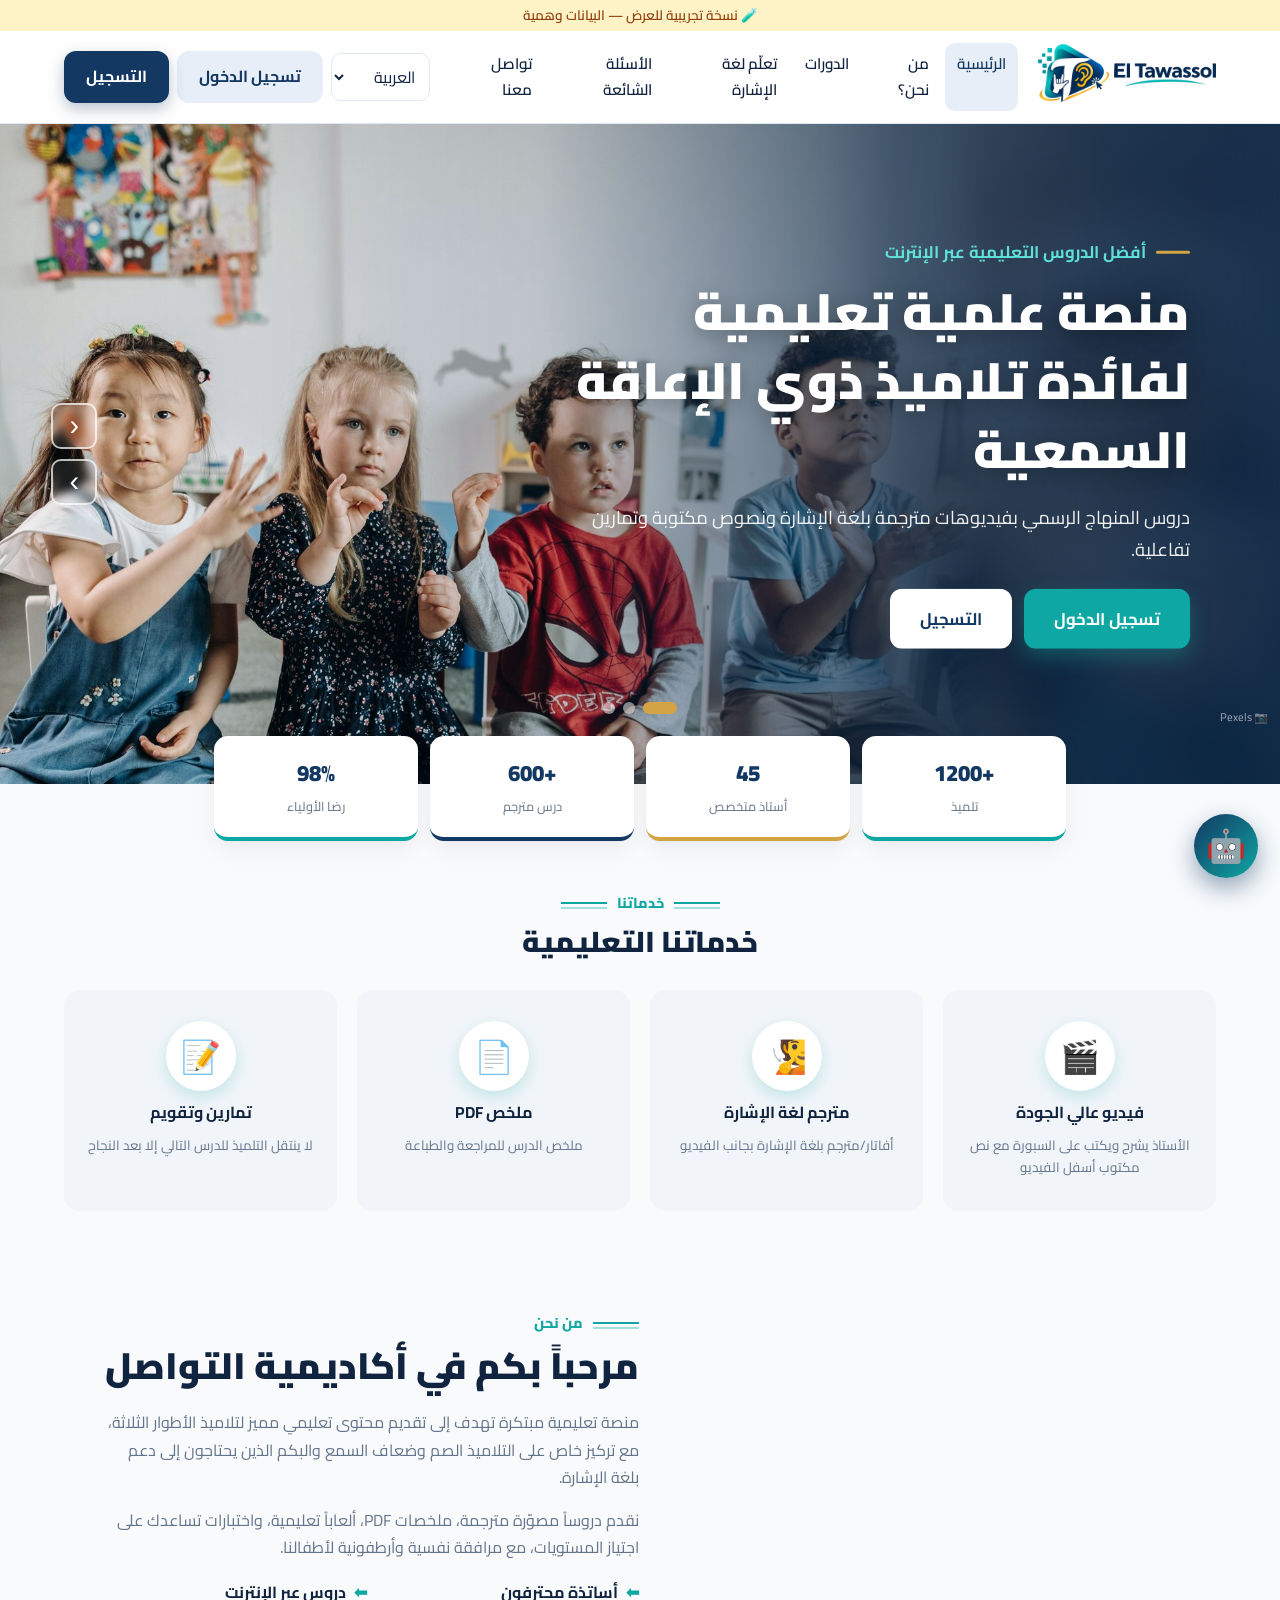
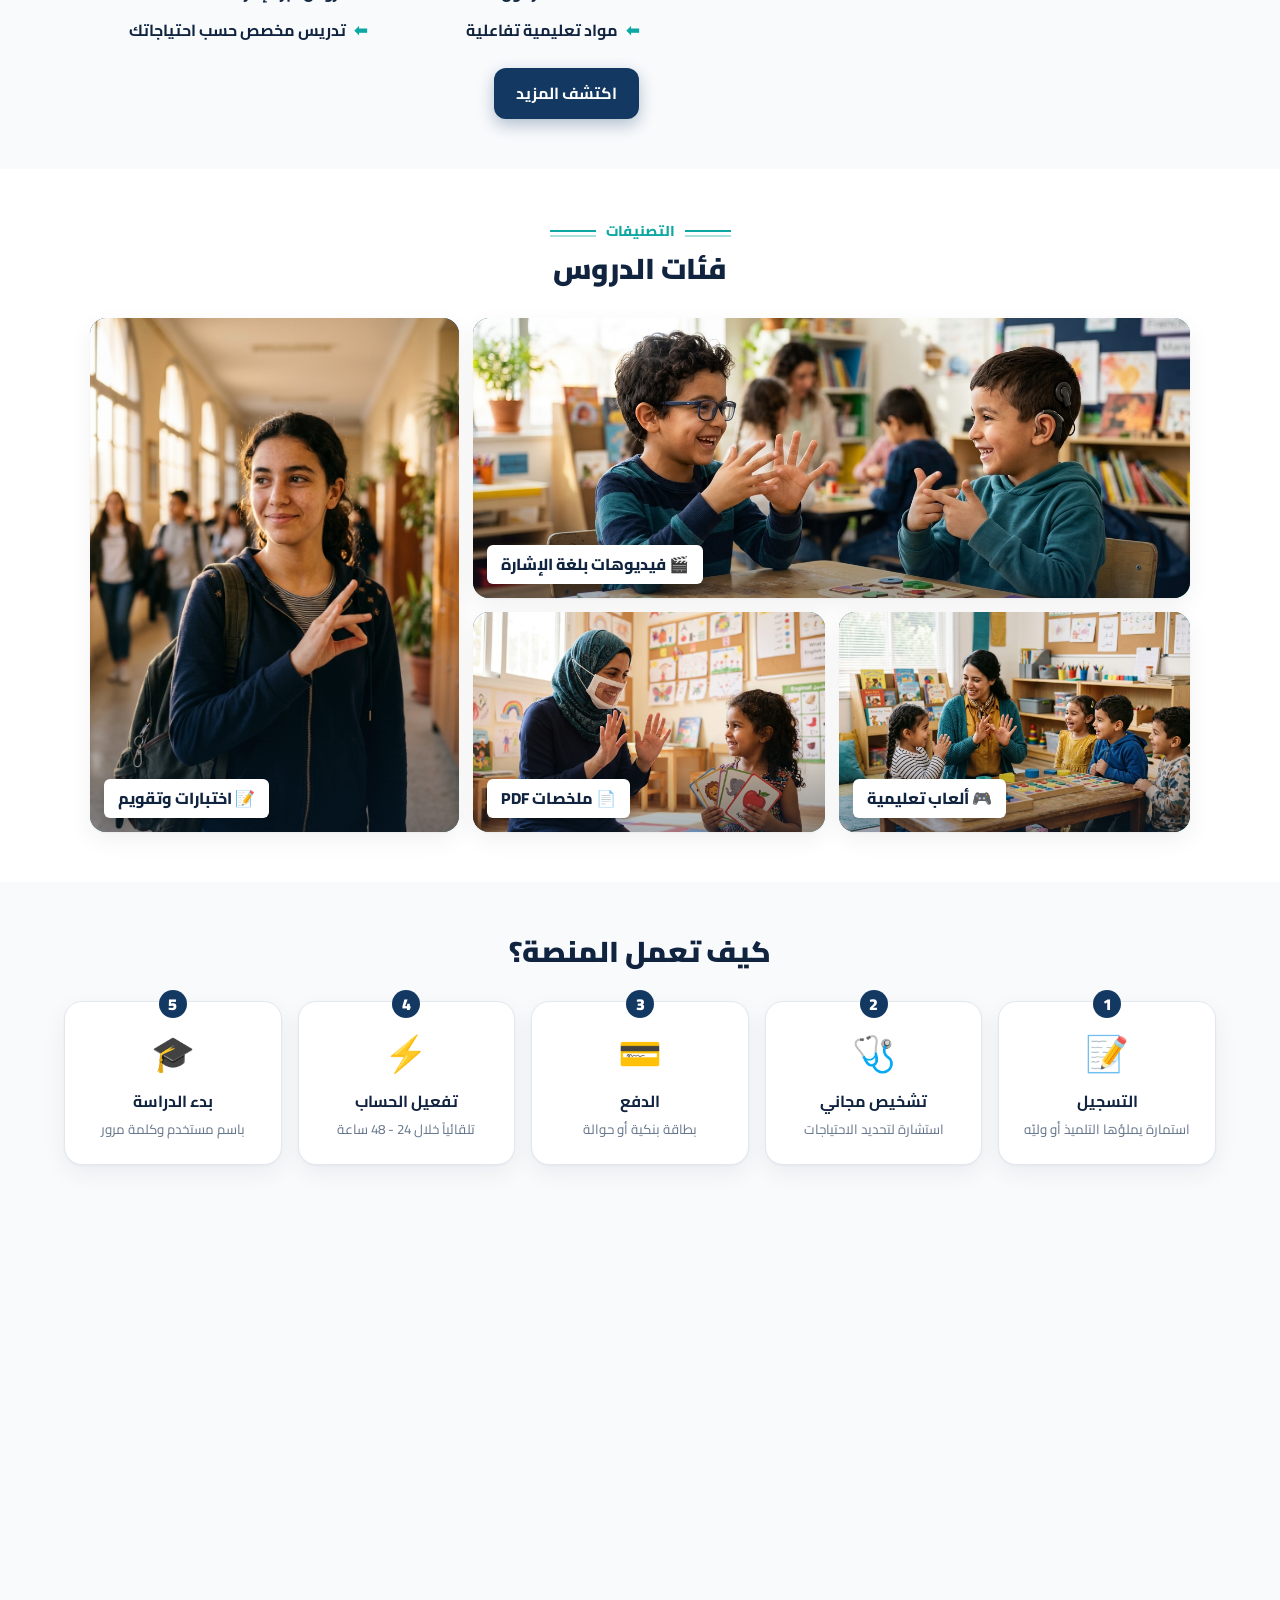
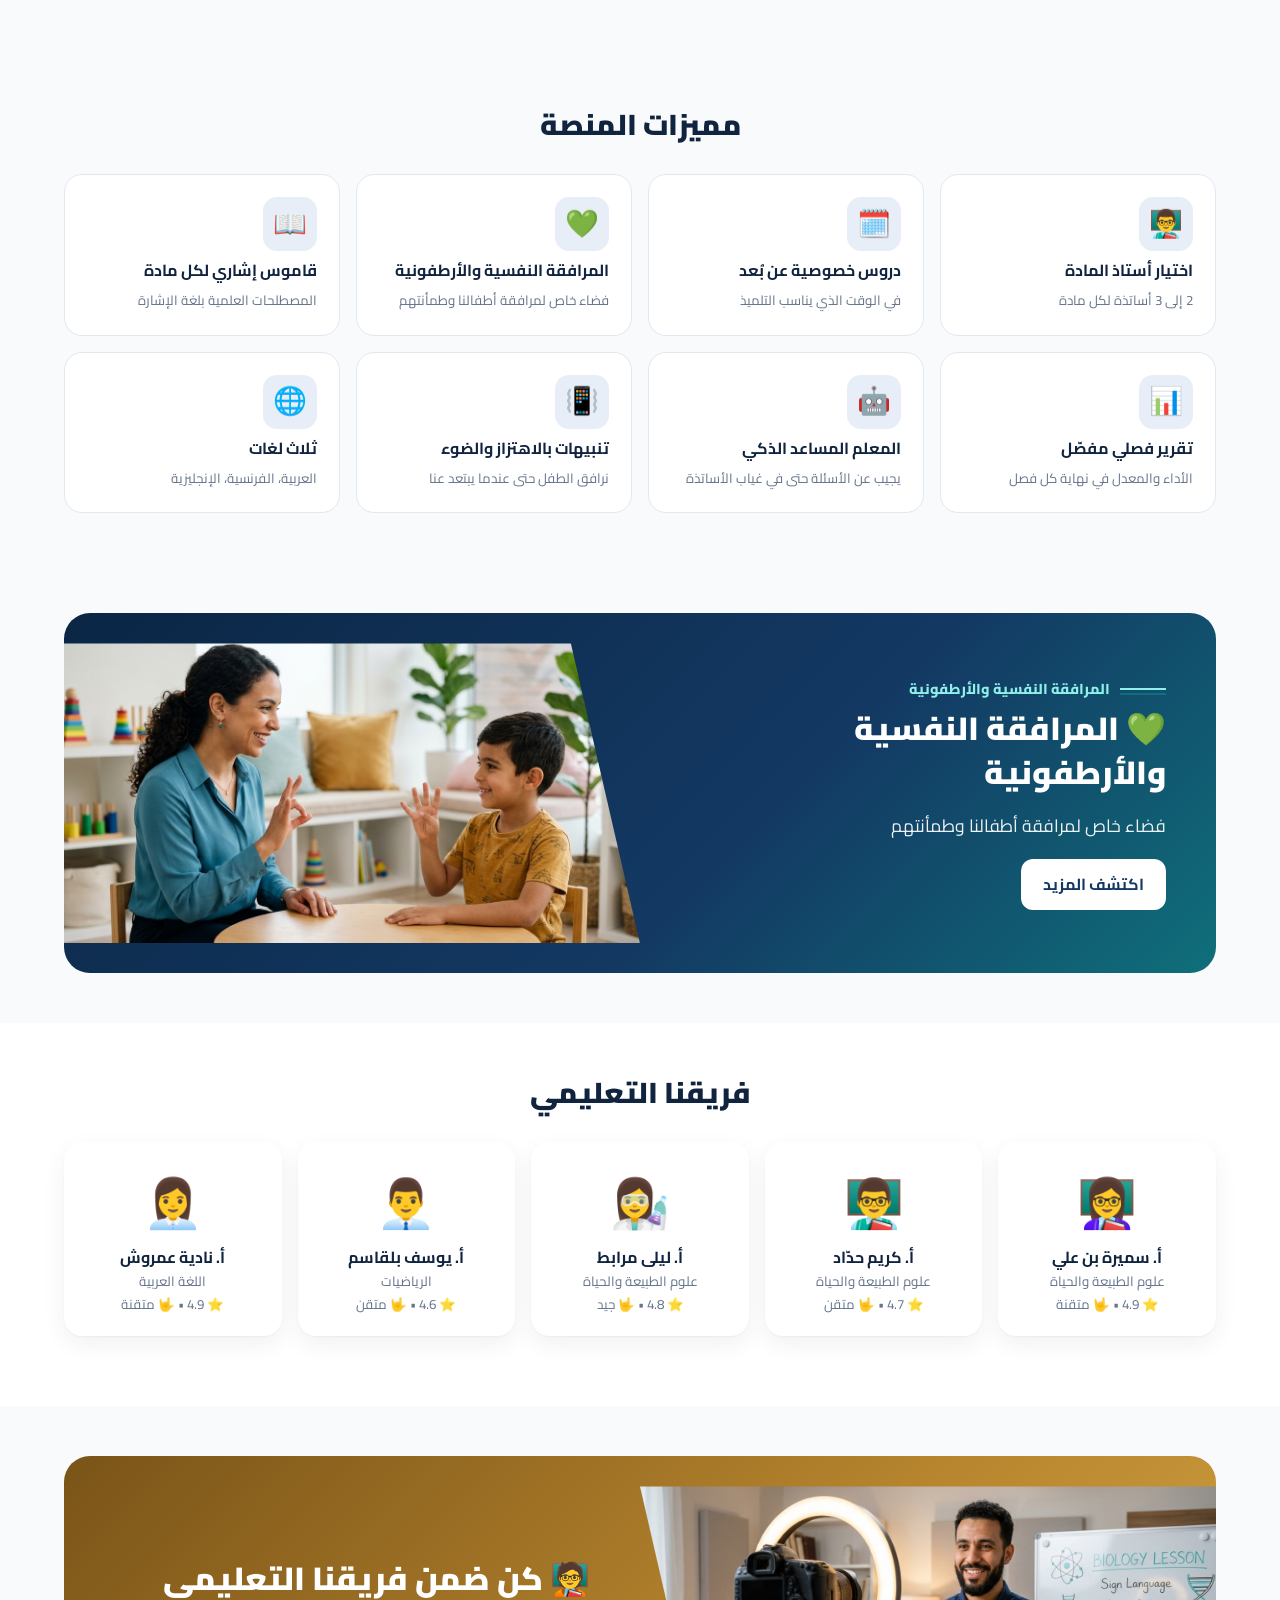
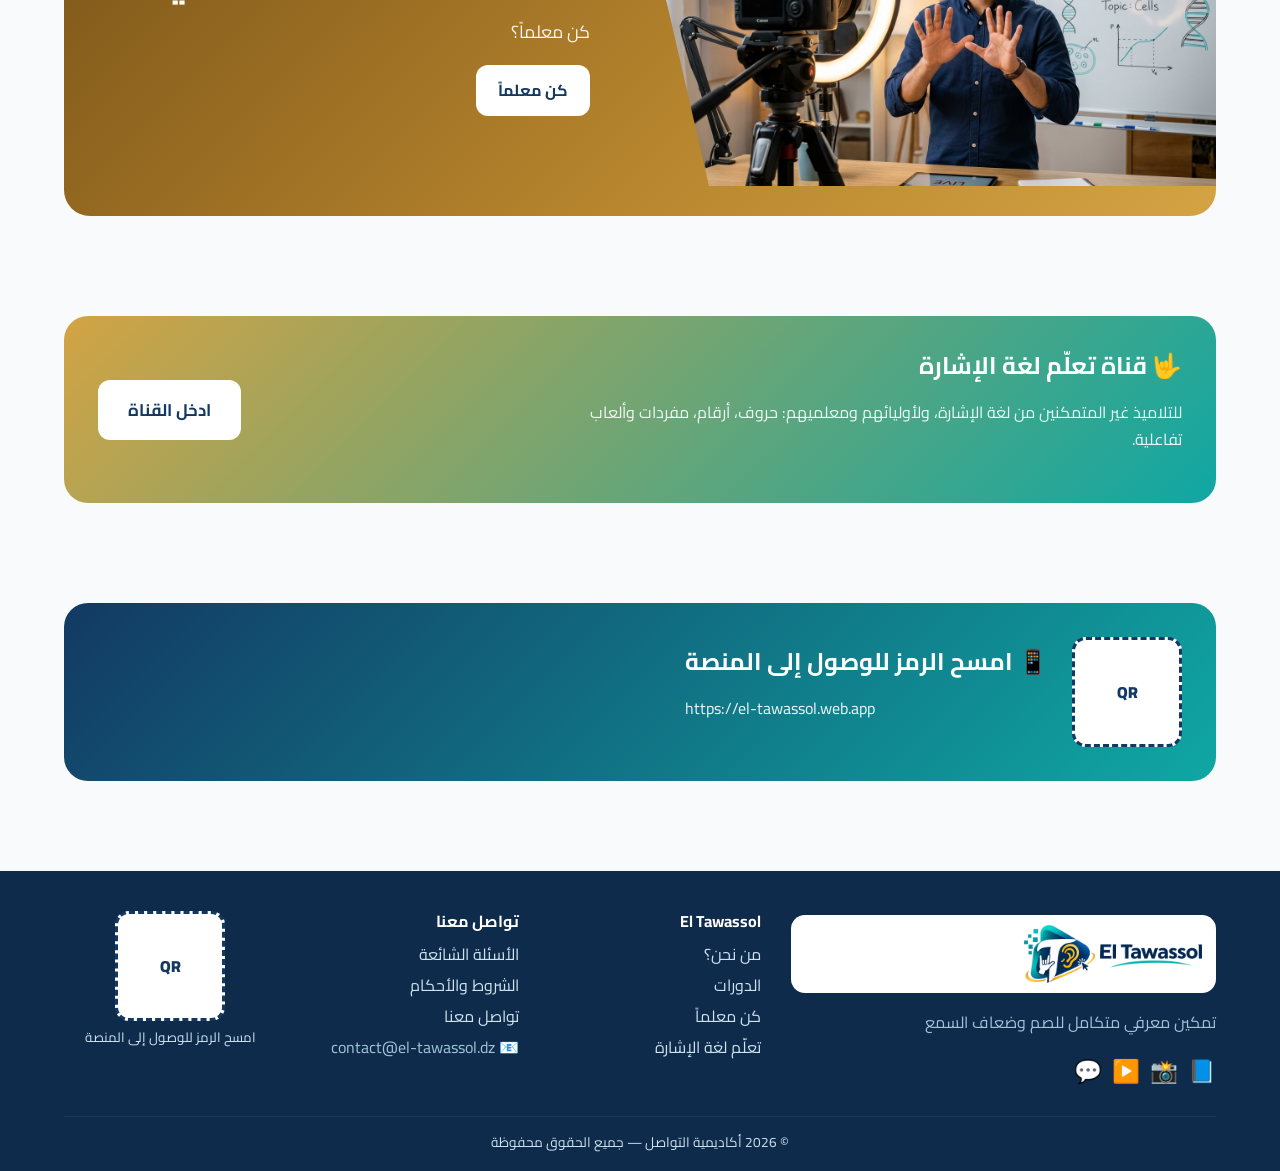
==== index.html @ 2bb37936 "El Tawassol Academy - prototype" ====
<!DOCTYPE html>
<html lang="ar" dir="rtl">
<head>
  <meta charset="UTF-8" />
  <meta name="viewport" content="width=device-width, initial-scale=1.0" />
  <meta name="description" content="El Tawassol - أكاديمية التواصل: منصة علمية تعليمية لفائدة تلاميذ ذوي الإعاقة السمعية" />
  <title>El Tawassol | أكاديمية التواصل</title>
  <link rel="icon" type="image/png" href="assets/favicon.png" />
  <meta name="theme-color" content="#133963" />
  <link rel="preconnect" href="https://fonts.googleapis.com" />
  <link href="https://fonts.googleapis.com/css2?family=Cairo:wght@400;600;700;900&display=swap" rel="stylesheet" />
  <link rel="stylesheet" href="css/platform.css" />
</head>
<body>
  <div id="root"></div>

  <script src="js/i18n.js"></script>
  <script src="js/data.js"></script>
  <script src="js/state.js"></script>
  <script src="js/core.js"></script>
  <script src="js/views-public.js"></script>
  <script src="js/views-student.js"></script>
  <script src="js/views-staff.js"></script>
  <script src="js/app.js"></script>
</body>
</html>
---- css/platform.css ----
/* =========================================================
   El Tawassol - التصميم العام
   ========================================================= */
:root {
  --primary: #133963;
  --primary-d: #0b2645;
  --primary-l: #e7eef7;
  --accent: #d3a344;
  --teal: #0fa7a3;
  --green: #16a34a;
  --red: #ef4444;
  --text: #10233f;
  --muted: #64748b;
  --bg: #f8fafc;
  --surface: #ffffff;
  --border: #e2e8f0;
  --radius: 18px;
  --shadow: 0 1px 2px rgba(15, 23, 42, .04), 0 8px 24px rgba(15, 23, 42, .06);
}
* { box-sizing: border-box; }
html { scroll-behavior: smooth; }
body { margin: 0; font-family: 'Cairo', 'Segoe UI', Tahoma, sans-serif; background: var(--bg); color: var(--text); line-height: 1.7; }
a { color: var(--primary); text-decoration: none; }
h1, h2, h3, h4 { line-height: 1.35; margin: 0 0 .5em; }
img { max-width: 100%; }
.muted { color: var(--muted); }
.small { font-size: .85rem; }
.center { text-align: center; display: flex; flex-direction: column; align-items: center; }
.gap { display: flex; gap: 10px; flex-wrap: wrap; justify-content: center; }
[hidden] { display: none !important; }

/* ---------- أزرار وعناصر ---------- */
.btn {
  display: inline-flex; align-items: center; justify-content: center; gap: 8px;
  padding: 10px 20px; border-radius: 12px; border: 2px solid transparent;
  font: inherit; font-weight: 700; cursor: pointer; transition: .15s; white-space: nowrap;
}
.btn:hover { transform: translateY(-1px); }
.btn-primary { background: var(--primary); color: #fff; box-shadow: 0 6px 16px rgba(19, 57, 99, .3); }
.btn-primary:hover { background: var(--primary-d); }
.btn-ghost { background: var(--primary-l); color: var(--primary); }
.btn-outline { border-color: var(--primary); color: var(--primary); background: #fff; }
.btn-light { background: #fff; color: var(--primary); }
.btn-lg { padding: 14px 28px; font-size: 1.05rem; }
.btn.sm { padding: 6px 12px; font-size: .85rem; }
.btn:disabled { opacity: .6; cursor: default; transform: none; }
.icon-btn { background: none; border: 0; cursor: pointer; font-size: 1.2rem; padding: 6px; border-radius: 10px; position: relative; }
.icon-btn:hover { background: var(--primary-l); }
.bell.unread::after { content: ''; position: absolute; top: 4px; inset-inline-end: 4px; width: 10px; height: 10px; background: var(--red); border-radius: 50%; animation: pulse 1.2s infinite; }
@keyframes pulse { 50% { transform: scale(1.5); opacity: .5; } }
.tag { display: inline-block; padding: 2px 10px; border-radius: 999px; font-size: .8rem; font-weight: 700; }
.tag-green { background: #dcfce7; color: #15803d; }
.tag-purple { background: #f8eedb; color: #8a6418; }
.tag-gray { background: #f1f5f9; color: #64748b; }
.tag-orange { background: #ffedd5; color: #c2410c; }
.card { background: var(--surface); border-radius: var(--radius); box-shadow: var(--shadow); padding: 22px; margin-bottom: 20px; border: 1px solid var(--border); }
:focus-visible { outline: 3px solid var(--accent); outline-offset: 2px; }

/* ---------- الشعار ---------- */
.logo-img { height: 52px; width: auto; display: block; }
.logo.sm .logo-img { height: 40px; }
.site-footer .logo { background: #fff; padding: 10px 14px; border-radius: 14px; }
.sidebar .logo-img { height: auto; width: 100%; max-width: 210px; }
.logo { display: inline-flex; align-items: center; gap: 10px; color: var(--text); }
.logo-mark {
  width: 46px; height: 46px; border-radius: 14px; display: grid; place-items: center; font-size: 1.6rem;
  background: linear-gradient(135deg, var(--primary), var(--teal)); box-shadow: 0 6px 14px rgba(19, 57, 99, .35);
}
.logo-text { display: flex; flex-direction: column; line-height: 1.15; }
.logo-text b { font-size: 1.2rem; font-weight: 900; color: var(--primary); }
.logo-text small { font-size: .75rem; color: var(--muted); }
.logo.sm .logo-mark { width: 38px; height: 38px; font-size: 1.3rem; }

/* ---------- رأس الموقع ---------- */
.demo-ribbon { background: #fef3c7; color: #92400e; text-align: center; font-size: .85rem; padding: 4px; font-weight: 600; }
.site-header {
  position: sticky; top: 0; z-index: 30; display: flex; align-items: center; gap: 20px;
  padding: 12px 5vw; background: rgba(255, 255, 255, .92); backdrop-filter: blur(10px); border-bottom: 1px solid var(--border);
}
.site-nav { display: flex; gap: 4px; flex: 1; justify-content: center; }
.site-nav a { padding: 8px 12px; border-radius: 10px; color: var(--text); font-weight: 600; font-size: .95rem; }
.site-nav a:hover, .site-nav a.active { background: var(--primary-l); color: var(--primary); }
.header-actions { display: flex; align-items: center; gap: 8px; margin-inline-start: auto; }
.lang-select { font: inherit; padding: 7px 10px; border-radius: 10px; border: 1px solid var(--border); background: #fff; cursor: pointer; }
.menu-btn { display: none; background: none; border: 0; font-size: 1.6rem; cursor: pointer; }

/* ---------- الصفحة الرئيسية ---------- */
.hero { display: grid; grid-template-columns: 1.1fr 1fr; gap: 40px; align-items: center; padding: 60px 5vw 40px; background: radial-gradient(circle at 80% 20%, #dff3f2, transparent 50%), radial-gradient(circle at 10% 90%, #f8eedb, transparent 45%); }
.eyebrow { display: inline-block; background: var(--primary-l); color: var(--primary); padding: 6px 14px; border-radius: 999px; font-weight: 700; font-size: .9rem; margin-bottom: 14px; }
.hero h1 { font-size: clamp(1.8rem, 3.5vw, 2.8rem); font-weight: 900; }
.hero p { font-size: 1.1rem; color: var(--muted); }
.hero-actions { display: flex; gap: 12px; flex-wrap: wrap; margin: 24px 0; }
.hero-stats { display: grid; grid-template-columns: repeat(4, 1fr); gap: 12px; }
.hero-stats div { background: #fff; border-radius: 14px; padding: 12px; text-align: center; box-shadow: var(--shadow); }
.hero-stats b { display: block; font-size: 1.4rem; color: var(--primary); font-weight: 900; }
.hero-stats small { color: var(--muted); font-size: .8rem; }
.hero-visual { position: relative; }
.mock-player { position: relative; aspect-ratio: 16 / 10; border-radius: 22px; background: #0f172a; overflow: hidden; box-shadow: 0 30px 60px rgba(30, 27, 75, .3); }
.mock-board { position: absolute; inset: 8% 30% 22% 6%; background: #14532d; border: 8px solid #a16207; border-radius: 8px; color: #fff; display: flex; flex-direction: column; align-items: center; justify-content: center; }
.mock-board span { font-size: 2.6rem; } .mock-board b { font-size: 1.6rem; } .mock-board small { opacity: .8; }
.mock-teacher { position: absolute; bottom: 20%; inset-inline-start: 4%; font-size: 3rem; }
.mock-sign { position: absolute; top: 8%; inset-inline-end: 4%; width: 23%; aspect-ratio: 3 / 4; background: linear-gradient(160deg, #133963, #133963); border-radius: 14px; display: flex; flex-direction: column; align-items: center; justify-content: center; font-size: 2.6rem; color: #fff; border: 3px solid #fff; }
.mock-sign small { font-size: .7rem; }
.mock-caption { position: absolute; bottom: 5%; inset-inline: 6%; background: rgba(0, 0, 0, .75); color: #fde047; text-align: center; padding: 6px; border-radius: 8px; font-weight: 700; }
.float-chip { position: absolute; background: #fff; padding: 8px 14px; border-radius: 999px; box-shadow: var(--shadow); font-weight: 700; animation: floaty 3s ease-in-out infinite; }
.float-chip.c1 { bottom: -14px; inset-inline-start: 10%; color: var(--green); }
.float-chip.c2 { top: -14px; inset-inline-end: 20%; color: var(--primary); animation-delay: 1.5s; }
@keyframes floaty { 50% { transform: translateY(-8px); } }

.section { padding: 50px 5vw; }
.section.alt { background: #fff; }
.section-title { text-align: center; font-size: 1.8rem; font-weight: 900; margin-bottom: 30px; }
.section-title.start { text-align: start; font-size: 1.3rem; margin: 26px 0 14px; }
.steps { display: grid; grid-template-columns: repeat(5, 1fr); gap: 16px; position: relative; }
.step { background: #fff; border-radius: var(--radius); padding: 22px 12px; text-align: center; box-shadow: var(--shadow); display: flex; flex-direction: column; gap: 4px; position: relative; border: 1px solid var(--border); }
.step-num { position: absolute; top: -12px; inset-inline-start: 50%; transform: translateX(50%); width: 28px; height: 28px; border-radius: 50%; background: var(--primary); color: #fff; font-weight: 900; display: grid; place-items: center; }
[dir=ltr] .step-num { transform: translateX(-50%); }
.step-icon { font-size: 2.2rem; }
.step small { color: var(--muted); }
.stage-cards { display: grid; grid-template-columns: repeat(3, 1fr); gap: 20px; }
.stage-card { background: #fff; border-radius: var(--radius); padding: 24px; box-shadow: var(--shadow); border-top: 6px solid var(--c); text-align: center; border-inline: 1px solid var(--border); border-bottom: 1px solid var(--border); }
.stage-emoji { font-size: 2.8rem; }
.year-chips { display: flex; flex-wrap: wrap; gap: 6px; justify-content: center; }
.year-chips span { background: #f1f5f9; padding: 4px 10px; border-radius: 999px; font-size: .85rem; }
.feature-grid { display: grid; grid-template-columns: repeat(4, 1fr); gap: 16px; }
.feature { background: #fff; border: 1px solid var(--border); border-radius: var(--radius); padding: 22px; display: flex; flex-direction: column; gap: 6px; transition: .2s; }
.feature:hover { transform: translateY(-4px); box-shadow: var(--shadow); }
.f-icon { width: 54px; height: 54px; border-radius: 14px; background: var(--primary-l); display: grid; place-items: center; font-size: 1.7rem; }
.feature small { color: var(--muted); }
.teacher-row { display: grid; grid-template-columns: repeat(auto-fit, minmax(170px, 1fr)); gap: 16px; margin-bottom: 20px; }
.teacher-mini { background: #fff; border-radius: var(--radius); padding: 20px; text-align: center; box-shadow: var(--shadow); display: flex; flex-direction: column; }
.teacher-mini span { font-size: 3rem; }
.teacher-mini small { color: var(--muted); }
.banner { border-radius: 24px; padding: 34px; display: flex; align-items: center; justify-content: space-between; gap: 24px; flex-wrap: wrap; color: #fff; }
.banner p { opacity: .92; max-width: 640px; }
.banner.channel { background: linear-gradient(135deg, #d3a344, #0fa7a3); }
.banner.qr-banner { background: linear-gradient(135deg, var(--primary), var(--teal)); justify-content: flex-start; }
.banner.join-banner { background: linear-gradient(135deg, #0ea5e9, #16a34a); margin-bottom: 20px; }
.banner.support-banner { background: linear-gradient(135deg, #10b981, #0ea5e9); margin-bottom: 20px; }
.qr { background: #fff; padding: 8px; border-radius: 14px; }
.qr-fallback { width: 110px; height: 110px; display: grid; place-items: center; font-weight: 900; color: var(--primary); border: 3px dashed var(--primary); }

/* ---------- التذييل ---------- */
.site-footer { background: #0f2b4c; color: #cfe3ef; padding: 40px 5vw 16px; margin-top: 40px; }
.site-footer .logo-text b { color: #fff; } .site-footer .logo-text small, .site-footer .muted { color: #9fc3d8; }
.footer-grid { display: grid; grid-template-columns: 2fr 1fr 1fr 1fr; gap: 30px; }
.footer-grid h4 { color: #fff; }
.footer-grid a, .footer-grid > div > span { display: block; color: #cfe3ef; margin: 4px 0; }
.socials { display: flex; gap: 10px; font-size: 1.4rem; }
.footer-qr { display: flex; flex-direction: column; align-items: center; gap: 6px; text-align: center; }
.footer-bottom { text-align: center; border-top: 1px solid #133963; margin-top: 26px; padding-top: 14px; font-size: .85rem; }

/* ---------- الصفحات الداخلية ---------- */
.page { padding: 40px 5vw; max-width: 1200px; margin: 0 auto; }
.page.narrow { max-width: 820px; }
.page-title { font-size: 2rem; font-weight: 900; text-align: center; margin-bottom: 24px; }
.page-title.start { text-align: start; font-size: 1.6rem; margin-bottom: 16px; }
.prose h3 { margin-top: 20px; color: var(--primary); }
.name-meaning { display: grid; grid-template-columns: 1fr 1fr; gap: 16px; margin: 20px 0; }
.name-meaning > div { background: var(--primary-l); border-radius: 14px; padding: 18px; }
.team-grid { display: grid; grid-template-columns: repeat(4, 1fr); gap: 12px; }
.team-grid div { background: #f8fafc; border-radius: 14px; padding: 16px; text-align: center; font-size: 2rem; display: flex; flex-direction: column; }
.team-grid b { font-size: 1rem; } .team-grid small { font-size: .8rem; color: var(--muted); }
.tabs { display: flex; gap: 6px; margin-bottom: 20px; flex-wrap: wrap; background: #fff; padding: 6px; border-radius: 14px; border: 1px solid var(--border); width: fit-content; }
.tabs button { border: 0; background: none; font: inherit; font-weight: 700; padding: 8px 18px; border-radius: 10px; cursor: pointer; color: var(--muted); }
.tabs button.active { background: var(--primary); color: #fff; }
.course-grid { display: grid; grid-template-columns: repeat(auto-fill, minmax(260px, 1fr)); gap: 18px; margin-bottom: 40px; }
.course-card { background: #fff; border-radius: var(--radius); padding: 22px; box-shadow: var(--shadow); display: flex; flex-direction: column; gap: 8px; position: relative; border: 1px solid var(--border); }
.course-card .tag { position: absolute; top: 18px; inset-inline-end: 18px; }
.course-emoji { font-size: 2.6rem; }
.course-card small { color: var(--muted); }
.course-card .btn { margin-top: auto; }
.plans { display: grid; grid-template-columns: repeat(3, 1fr); gap: 18px; }
.plan { background: #fff; border: 2px solid var(--border); border-radius: var(--radius); padding: 24px; position: relative; display: block; }
.plan.popular { border-color: var(--primary); box-shadow: 0 12px 30px rgba(19, 57, 99, .15); }
.plans.selectable .plan { cursor: pointer; }
.plans.selectable .plan:has(input:checked) { border-color: var(--primary); background: var(--primary-l); }
.plan input { position: absolute; top: 18px; inset-inline-end: 18px; width: 20px; height: 20px; accent-color: var(--primary); }
.plan-badge { position: absolute; top: -12px; inset-inline-start: 20px; background: var(--accent); color: #fff; font-size: .8rem; font-weight: 700; padding: 2px 12px; border-radius: 999px; }
.plan-price { font-size: 1.8rem; font-weight: 900; color: var(--primary); }
.plan-price small { font-size: .9rem; color: var(--muted); }
.plan ul { list-style: none; padding: 0; margin: 10px 0 0; color: var(--muted); }
.faq { background: #fff; border: 1px solid var(--border); border-radius: 14px; margin-bottom: 10px; padding: 0 20px; }
.faq summary { padding: 16px 0; font-weight: 700; cursor: pointer; }
.faq p { margin-top: 0; color: var(--muted); }
.two-col { display: grid; grid-template-columns: 1.3fr 1fr; gap: 20px; align-items: start; }
.contact-info > div { padding: 10px 0; border-bottom: 1px solid var(--border); }
.contact-info small { color: var(--muted); display: block; }

/* ---------- النماذج ---------- */
.form { display: flex; flex-direction: column; gap: 14px; }
.form.two-cols { display: grid; grid-template-columns: 1fr 1fr; gap: 14px; }
.form .full, .two-cols .full { grid-column: 1 / -1; }
.form label, .auth-card label { display: flex; flex-direction: column; gap: 6px; font-weight: 600; font-size: .95rem; }
input:not([type=radio]):not([type=checkbox]):not([type=file]), select, textarea {
  font: inherit; padding: 11px 14px; border: 1.5px solid var(--border); border-radius: 12px; background: #fff; color: var(--text);
}
input:focus, select:focus, textarea:focus { border-color: var(--primary); outline: none; box-shadow: 0 0 0 3px var(--primary-l); }
input[type=file] { font: inherit; font-size: .85rem; }
.radio-cards { display: flex; gap: 12px; flex-wrap: wrap; margin-bottom: 16px; }
.radio-cards label, .day-picker label, .time-picker label, .role-tabs label { cursor: pointer; }
.radio-cards input, .day-picker input, .time-picker input, .role-tabs input { position: absolute; opacity: 0; }
.radio-cards span { display: block; padding: 12px 18px; border: 2px solid var(--border); border-radius: 12px; font-weight: 700; background: #fff; }
.radio-cards input:checked + span, .day-picker input:checked + span, .time-picker input:checked + span, .role-tabs input:checked + span { border-color: var(--primary); background: var(--primary-l); color: var(--primary); }
.day-picker { display: grid; grid-template-columns: repeat(6, 1fr); gap: 8px; margin-bottom: 14px; }
.day-picker span { display: flex; flex-direction: column; align-items: center; padding: 10px 4px; border: 2px solid var(--border); border-radius: 12px; }
.day-picker b { font-size: 1.4rem; }
.day-picker small { font-size: .75rem; color: var(--muted); }
.time-picker { display: flex; gap: 8px; flex-wrap: wrap; }
.time-picker span { display: block; padding: 8px 16px; border: 2px solid var(--border); border-radius: 10px; font-weight: 700; }
.time-picker input:disabled + span { opacity: .35; text-decoration: line-through; cursor: not-allowed; }
.transfer-box { background: #f8fafc; border: 1px dashed var(--border); border-radius: 12px; padding: 16px; display: flex; flex-direction: column; gap: 8px; }
.card-form { margin-bottom: 8px; }

/* التسجيل خطوة بخطوة */
.stepper { display: flex; list-style: none; padding: 0; margin: 0 0 24px; justify-content: space-between; position: relative; }
.stepper::before { content: ''; position: absolute; top: 18px; inset-inline: 8%; height: 3px; background: var(--border); z-index: 0; }
.stepper li { display: flex; flex-direction: column; align-items: center; gap: 4px; z-index: 1; flex: 1; text-align: center; }
.stepper span { width: 38px; height: 38px; border-radius: 50%; background: #fff; border: 3px solid var(--border); display: grid; place-items: center; font-weight: 900; color: var(--muted); }
.stepper small { font-size: .8rem; color: var(--muted); font-weight: 600; }
.stepper li.done span { background: var(--green); border-color: var(--green); color: #fff; }
.stepper li.now span { background: var(--primary); border-color: var(--primary); color: #fff; box-shadow: 0 0 0 5px var(--primary-l); }
.stepper li.now small { color: var(--primary); }
.wizard h3 { margin-top: 18px; }
.wizard-nav { display: flex; justify-content: space-between; margin-top: 24px; padding-top: 18px; border-top: 1px solid var(--border); }
.big-icon { font-size: 4.5rem; }
.spin-slow { animation: spin 3s linear infinite; display: inline-block; }
@keyframes spin { to { transform: rotate(360deg); } }
.timeline { list-style: none; padding: 0; text-align: start; width: 100%; max-width: 380px; }
.timeline li { padding: 10px 14px; border-inline-start: 3px solid var(--border); color: var(--muted); }
.timeline li.done { border-color: var(--green); color: var(--green); font-weight: 700; }
.timeline li.now { border-color: var(--primary); color: var(--primary); font-weight: 900; background: var(--primary-l); }
.credentials { background: var(--primary-l); border-radius: 14px; padding: 16px 24px; margin: 14px 0 20px; min-width: 300px; }
.credentials div { display: flex; justify-content: space-between; gap: 20px; padding: 6px 0; }
.credentials span { color: var(--muted); }

/* الدخول */
.page.auth { display: grid; place-items: center; min-height: 70vh; }
.auth-card { width: min(460px, 100%); display: flex; flex-direction: column; gap: 14px; }
.auth-card h1 { text-align: center; margin: 6px 0 0; }
.role-tabs { display: grid; grid-template-columns: repeat(4, 1fr); gap: 8px; }
.role-tabs span { display: flex; flex-direction: column; align-items: center; padding: 10px 4px; border: 2px solid var(--border); border-radius: 12px; font-size: 1.6rem; }
.role-tabs small { font-size: .72rem; font-weight: 700; text-align: center; }

/* ---------- لوحة التحكم ---------- */
.app-shell { display: grid; grid-template-columns: 260px 1fr; min-height: 100vh; }
.sidebar { background: #fff; border-inline-end: 1px solid var(--border); padding: 20px 14px; display: flex; flex-direction: column; gap: 16px; position: sticky; top: 0; height: 100vh; overflow-y: auto; }
.user-box { display: flex; align-items: center; gap: 10px; background: var(--primary-l); border-radius: 14px; padding: 10px; }
.user-box b { display: block; font-size: .95rem; } .user-box small { color: var(--muted); }
.user-avatar { width: 46px; height: 46px; border-radius: 50%; background: #fff; display: grid; place-items: center; font-size: 1.6rem; flex-shrink: 0; box-shadow: var(--shadow); }
.user-avatar.sm { width: 38px; height: 38px; font-size: 1.3rem; }
.side-nav { display: flex; flex-direction: column; gap: 2px; flex: 1; }
.side-nav a { display: flex; align-items: center; gap: 10px; padding: 10px 12px; border-radius: 12px; color: var(--text); font-weight: 600; }
.side-nav a span { font-size: 1.2rem; }
.side-nav a:hover { background: #f1f5f9; }
.side-nav a.active { background: var(--primary); color: #fff; }
.app-main { min-width: 0; }
.app-header { display: flex; align-items: center; gap: 12px; padding: 12px 28px; background: #fff; border-bottom: 1px solid var(--border); position: sticky; top: 0; z-index: 20; }
.demo-pill { background: #fef3c7; color: #92400e; padding: 4px 12px; border-radius: 999px; font-size: .8rem; font-weight: 600; }
.app-main main { padding: 28px; max-width: 1200px; }
.back { display: inline-block; margin-bottom: 8px; font-weight: 700; }
[dir=ltr] .back { transform: scaleX(1); }

.welcome-card { display: flex; justify-content: space-between; align-items: center; background: linear-gradient(135deg, var(--primary), var(--teal)); color: #fff; border-radius: 22px; padding: 26px 30px; margin-bottom: 16px; }
.welcome-card a { color: #fde68a; font-weight: 700; }
.welcome-card h1 { margin: 0; }
.points { background: rgba(255, 255, 255, .2); border-radius: 16px; padding: 10px 20px; font-size: 1.6rem; font-weight: 900; display: flex; flex-direction: column; align-items: center; }
.points small { font-size: .8rem; font-weight: 600; }
.notice-bar { background: #fff7ed; border: 2px solid #fdba74; color: #9a3412; border-radius: 14px; padding: 12px 18px; font-weight: 700; margin-bottom: 20px; cursor: pointer; animation: glow 2s infinite; }
@keyframes glow { 50% { box-shadow: 0 0 0 6px rgba(251, 146, 60, .2); } }
.dash-grid { display: grid; grid-template-columns: 1.4fr 1fr; gap: 20px; }
.continue { display: flex; align-items: center; gap: 14px; margin-bottom: 14px; }
.c-emoji { font-size: 2.6rem; width: 70px; height: 70px; background: #dcfce7; border-radius: 18px; display: grid; place-items: center; }
.continue small { display: block; color: var(--muted); }
.progress-line { height: 10px; background: #e2e8f0; border-radius: 99px; overflow: hidden; margin: 16px 0 6px; }
.progress-line.sm { height: 7px; margin: 4px 0; width: 100px; }
.progress-line i { display: block; height: 100%; background: linear-gradient(90deg, var(--green), #4ade80); border-radius: 99px; }
.mini-stats { display: grid; grid-template-columns: repeat(3, 1fr); gap: 10px; margin-bottom: 14px; }
.mini-stats.wide { grid-template-columns: repeat(4, 1fr); margin-bottom: 20px; }
.mini-stats div { background: #f8fafc; border-radius: 14px; padding: 12px; text-align: center; border: 1px solid var(--border); }
.mini-stats b { display: block; font-size: 1.4rem; color: var(--primary); }
.mini-stats small { color: var(--muted); font-size: .8rem; }
.quick-grid { display: grid; grid-template-columns: repeat(auto-fill, minmax(160px, 1fr)); gap: 14px; }
.quick { background: #fff; border: 1px solid var(--border); border-radius: var(--radius); padding: 20px; display: flex; flex-direction: column; align-items: center; gap: 8px; color: var(--text); font-weight: 700; text-align: center; border-bottom: 4px solid var(--c); transition: .2s; }
.quick:hover { transform: translateY(-4px); box-shadow: var(--shadow); }
.quick span { font-size: 2.2rem; }

.year-buttons { display: flex; flex-direction: column; gap: 8px; margin-top: 10px; }
.year-btn { font: inherit; font-weight: 700; padding: 10px; border-radius: 12px; border: 2px solid var(--border); background: #fff; cursor: pointer; }
.year-btn:hover { border-color: var(--c); }
.year-btn.active { background: var(--c); color: #fff; border-color: var(--c); }
.subject-grid { display: grid; grid-template-columns: repeat(auto-fill, minmax(190px, 1fr)); gap: 16px; }
.subject-card { background: #fff; border-radius: var(--radius); padding: 24px 14px; text-align: center; display: flex; flex-direction: column; align-items: center; gap: 6px; color: var(--text); border: 2px solid var(--border); border-top: 6px solid var(--c); transition: .2s; }
.subject-card:hover { transform: translateY(-4px); box-shadow: var(--shadow); }
.subject-card.soon { opacity: .55; filter: grayscale(.8); cursor: default; }
.subject-card.soon:hover { transform: none; box-shadow: none; }
.subject-emoji { font-size: 2.6rem; }
.subject-card small { color: var(--muted); }
.teacher-grid { display: grid; grid-template-columns: repeat(auto-fill, minmax(260px, 1fr)); gap: 18px; }
.teacher-card { background: #fff; border: 2px solid var(--border); border-radius: var(--radius); padding: 24px; text-align: center; display: flex; flex-direction: column; align-items: center; gap: 8px; }
.teacher-card.chosen { border-color: var(--green); box-shadow: 0 0 0 4px #dcfce7; }
.t-avatar { font-size: 3.4rem; width: 90px; height: 90px; border-radius: 50%; background: var(--primary-l); display: grid; place-items: center; }
.teacher-card h3 { margin: 0; }
.teacher-card p { margin: 0; font-size: .9rem; }
.t-meta { display: flex; gap: 12px; font-size: .85rem; color: var(--muted); }
.t-actions { display: flex; gap: 8px; margin-top: 6px; }
.lessons-head { display: flex; justify-content: space-between; align-items: center; flex-wrap: wrap; gap: 10px; }
.chosen-teacher { background: #fff; border: 1px solid var(--border); padding: 6px 14px; border-radius: 999px; font-weight: 700; }
.chosen-teacher a { font-size: .85rem; margin-inline-start: 6px; }
.lesson-list { display: flex; flex-direction: column; gap: 10px; margin-bottom: 12px; }
.lesson-item { display: flex; align-items: center; gap: 14px; background: #fff; border: 2px solid var(--border); border-radius: 16px; padding: 14px 18px; color: var(--text); transition: .15s; }
.lesson-item:hover { border-color: var(--primary); }
.lesson-item.passed { border-color: #86efac; background: #f0fdf4; }
.lesson-item.locked { opacity: .6; background: #f8fafc; cursor: not-allowed; }
.lesson-item.locked:hover { border-color: var(--border); }
.l-num { width: 34px; height: 34px; border-radius: 50%; background: var(--primary-l); color: var(--primary); display: grid; place-items: center; font-weight: 900; flex-shrink: 0; }
.l-emoji { font-size: 2rem; }
.l-info { flex: 1; } .l-info small { display: block; color: var(--muted); font-size: .8rem; }
.l-status { font-weight: 700; white-space: nowrap; }

/* ---------- مشغل الدرس ---------- */
.player { background: #0f172a; border-radius: 20px; overflow: hidden; user-select: none; box-shadow: 0 20px 40px rgba(15, 23, 42, .25); }
.player-stage { position: relative; aspect-ratio: 16 / 9; display: flex; }
.screen { flex: 1; position: relative; background: linear-gradient(#334155, #1e293b); }
.board { position: absolute; inset: 6% 28% 14% 4%; background: #14532d; border: 10px solid #92400e; border-radius: 6px; padding: 18px 24px; color: #f0fdf4; overflow: hidden; }
.board-title { font-size: clamp(1rem, 2.2vw, 1.6rem); font-weight: 900; color: #fde68a; border-bottom: 2px dashed rgba(255, 255, 255, .3); padding-bottom: 6px; margin-bottom: 8px; }
.board-lines { margin: 0; padding-inline-start: 20px; font-size: clamp(.8rem, 1.5vw, 1.1rem); font-family: 'Cairo', cursive; }
.board-lines li { animation: write .6s ease-out; margin-bottom: 4px; }
@keyframes write { from { clip-path: inset(0 0 0 100%); } to { clip-path: inset(0 0 0 0); } }
[dir=rtl] .board-lines li { animation-name: write-rtl; }
@keyframes write-rtl { from { clip-path: inset(0 100% 0 0); } to { clip-path: inset(0 0 0 0); } }
.teacher-cam { position: absolute; bottom: 6%; inset-inline-end: 4%; font-size: clamp(2.5rem, 6vw, 4.5rem); display: flex; flex-direction: column; align-items: center; color: #fff; }
.teacher-cam small { font-size: .75rem; background: rgba(0, 0, 0, .5); padding: 0 8px; border-radius: 6px; }
.sign-window { position: absolute; top: 5%; inset-inline-end: 3%; width: 22%; aspect-ratio: 3 / 4; background: linear-gradient(160deg, #133963, #0fa7a3); border: 3px solid #fff; border-radius: 16px; display: flex; flex-direction: column; align-items: center; justify-content: center; color: #fff; z-index: 2; transition: .3s; }
.sign-window.other-side { inset-inline-end: auto; inset-inline-start: 3%; }
.sign-window.hidden { opacity: 0; pointer-events: none; transform: scale(.8); }
.sign-avatar { font-size: clamp(2.5rem, 6vw, 4.5rem); }
.sign-window.signing .sign-avatar { animation: signing .8s ease-in-out infinite alternate; }
@keyframes signing { 0% { transform: rotate(-8deg) translateY(0); } 100% { transform: rotate(8deg) translateY(-6px); } }
.sign-window small { font-size: .7rem; text-align: center; }
.watermark { position: absolute; top: 40%; left: 30%; color: rgba(255, 255, 255, .22); font-weight: 900; font-size: 1.1rem; pointer-events: none; transition: top 1s, left 1s; z-index: 3; transform: rotate(-12deg); }
.shield { position: absolute; inset: 0; background: #0f172a; color: #fff; display: none; align-items: center; justify-content: center; font-size: 1.5rem; font-weight: 900; z-index: 5; }
.player.protected .shield { display: flex; }
.captions { background: #000; color: #fde047; text-align: center; padding: 12px 16px; font-size: 1.2rem; font-weight: 700; min-height: 56px; }
.controls { display: flex; align-items: center; gap: 12px; padding: 10px 16px; background: #1e293b; color: #cbd5e1; }
.ctrl { background: #334155; border: 0; color: #fff; font-size: 1.1rem; width: 42px; height: 38px; border-radius: 10px; cursor: pointer; }
.ctrl:hover { background: var(--primary); }
.seek { flex: 1; height: 8px; background: #334155; border-radius: 99px; overflow: hidden; }
.seek i { display: block; height: 100%; width: 0; background: var(--accent); transition: width .5s; }
.tab-pane { margin-bottom: 20px; }
.pdf-sheet { background: #fff; max-width: 780px; padding: 40px; border-radius: 6px; box-shadow: 0 10px 30px rgba(15, 23, 42, .12); margin-bottom: 16px; border-top: 8px solid var(--green); }
.pdf-head { display: flex; justify-content: space-between; align-items: center; border-bottom: 2px solid var(--border); padding-bottom: 12px; margin-bottom: 20px; color: var(--muted); font-size: .85rem; }
.pdf-sheet ul li { margin-bottom: 8px; font-size: 1.05rem; }
.term-chips { display: flex; gap: 8px; flex-wrap: wrap; }
.term-chips a { background: #dcfce7; color: #15803d; padding: 4px 14px; border-radius: 999px; font-weight: 700; }
.pdf-foot { margin-top: 30px; text-align: end; color: var(--muted); font-size: .85rem; border-top: 1px solid var(--border); padding-top: 10px; }
.quiz-form .q { border: 2px solid var(--border); border-radius: 16px; padding: 14px 18px; margin: 0 0 14px; }
.quiz-form legend { font-weight: 900; padding: 0 6px; font-size: 1.05rem; }
.q-opt { display: flex; align-items: center; gap: 10px; padding: 10px 14px; border-radius: 12px; border: 2px solid transparent; cursor: pointer; margin: 4px 0; background: #f8fafc; }
.q-opt input { width: 20px; height: 20px; accent-color: var(--primary); }
.q-opt.right { border-color: var(--green); background: #dcfce7; }
.q-opt.right::after { content: '✔'; margin-inline-start: auto; color: var(--green); font-weight: 900; }
.q-opt.wrong { border-color: var(--red); background: #fee2e2; }
.q-opt.wrong::after { content: '✖'; margin-inline-start: auto; color: var(--red); font-weight: 900; }
.alert { padding: 12px 16px; border-radius: 12px; margin-bottom: 14px; font-weight: 600; }
.alert.ok { background: #dcfce7; color: #15803d; }
.result { text-align: center; padding: 20px; border-radius: 16px; }
.result.ok { background: #f0fdf4; border: 2px solid #86efac; }
.result.bad { background: #fff7ed; border: 2px solid #fdba74; }
.result-score { font-size: 2.6rem; font-weight: 900; color: var(--primary); }

/* القاموس */
.dict-tools { display: flex; gap: 12px; margin-bottom: 20px; flex-wrap: wrap; }
.dict-tools .search { flex: 1; min-width: 220px; }
.dict-grid { display: grid; grid-template-columns: repeat(auto-fill, minmax(300px, 1fr)); gap: 16px; }
.dict-card { background: #fff; border: 1px solid var(--border); border-radius: var(--radius); overflow: hidden; display: flex; }
.dict-sign { width: 110px; flex-shrink: 0; background: linear-gradient(160deg, #133963, #0fa7a3); color: #fff; display: flex; flex-direction: column; align-items: center; justify-content: center; gap: 4px; }
.sign-anim { font-size: 2.6rem; animation: signing 1s ease-in-out infinite alternate; }
.dict-sign small { font-size: .7rem; }
.dict-body { padding: 14px 16px; }
.dict-body h3 { margin: 0 0 4px; }
.dict-trans { display: flex; gap: 10px; flex-wrap: wrap; font-size: .85rem; color: var(--muted); }
.dict-body p { margin: 6px 0 0; font-size: .9rem; }

/* التقرير */
.report-head { display: flex; align-items: center; gap: 20px; margin-bottom: 20px; flex-wrap: wrap; }
.report-head h1 { margin: 0; } .report-head > div { flex: 1; }
.report-student { display: flex; align-items: center; gap: 16px; }
.report-student > div:nth-child(2) { flex: 1; } .report-student small { display: block; color: var(--muted); }
.avg-box { background: var(--primary); color: #fff; border-radius: 16px; padding: 10px 20px; text-align: center; }
.avg-box b { font-size: 2rem; display: block; line-height: 1.1; }
.table { width: 100%; border-collapse: collapse; font-size: .95rem; }
.table th { text-align: start; color: var(--muted); font-weight: 700; padding: 10px; border-bottom: 2px solid var(--border); background: #f8fafc; }
.table td { padding: 10px; border-bottom: 1px solid var(--border); }
.table tfoot td { font-weight: 900; background: var(--primary-l); }
.grade { display: inline-block; min-width: 50px; text-align: center; padding: 2px 8px; border-radius: 8px; font-weight: 900; }
.g-good { background: #dcfce7; color: #15803d; } .g-ok { background: #fef9c3; color: #a16207; } .g-bad { background: #fee2e2; color: #b91c1c; }
.bars { display: flex; align-items: flex-end; gap: 12px; height: 200px; padding-top: 20px; }
.bar-col { flex: 1; height: 100%; display: flex; flex-direction: column; align-items: center; justify-content: flex-end; gap: 4px; }
.bar-col i { width: 70%; max-width: 50px; background: linear-gradient(var(--primary), var(--teal)); border-radius: 8px 8px 0 0; position: relative; }
.bar-col i span { position: absolute; top: -22px; left: 50%; transform: translateX(-50%); font-size: .8rem; font-weight: 700; font-style: normal; }
.bar-col small { font-size: .75rem; color: var(--muted); text-align: center; }

/* الدرس الخصوصي والدعم */
.price-line { background: #f8fafc; padding: 10px 14px; border-radius: 12px; }
.price-line small { color: var(--muted); }
.req { padding: 12px 0; border-bottom: 1px solid var(--border); display: flex; flex-direction: column; gap: 4px; align-items: flex-start; }
.req small { color: var(--muted); }
.mood-row { display: flex; gap: 10px; flex-wrap: wrap; }
.mood-row button { border: 2px solid var(--border); background: #fff; border-radius: 16px; padding: 10px 16px; cursor: pointer; font: inherit; display: flex; flex-direction: column; align-items: center; }
.mood-row button span { font-size: 2.2rem; }
.mood-row button.active { border-color: var(--green); background: #f0fdf4; transform: scale(1.08); }
.specialists { display: grid; grid-template-columns: 1fr 1fr; gap: 20px; }
.spec { text-align: center; display: flex; flex-direction: column; align-items: center; gap: 6px; }
.narrow-in { max-width: 820px; }
.notif-demo { display: flex; align-items: center; justify-content: space-between; gap: 16px; }
.notif-demo small { display: block; }
.notif { display: flex; gap: 14px; align-items: flex-start; background: #fff; border: 1px solid var(--border); border-radius: 14px; padding: 14px; margin-bottom: 10px; }
.notif > span { font-size: 1.6rem; }
.notif p { margin: 0; font-weight: 600; } .notif small { color: var(--muted); }
.notif.important { border: 2px solid #fdba74; background: #fff7ed; }

/* لوحات الطاقم */
.stat-cards { display: grid; grid-template-columns: repeat(auto-fit, minmax(170px, 1fr)); gap: 14px; margin-bottom: 20px; }
.stat-card { background: #fff; border: 1px solid var(--border); border-radius: var(--radius); padding: 18px; border-inline-start: 5px solid var(--c); display: flex; flex-direction: column; }
.stat-card span { font-size: 1.8rem; } .stat-card b { font-size: 1.6rem; color: var(--c); } .stat-card small { color: var(--muted); }
.quick-list { display: flex; flex-direction: column; gap: 8px; }
.quick-list a { background: #f8fafc; border: 1px solid var(--border); padding: 12px 16px; border-radius: 12px; font-weight: 700; color: var(--text); }
.quick-list a:hover { border-color: var(--primary); }
.upload-box { border: 2px dashed #cfe3ef; border-radius: 16px; padding: 18px; display: flex; flex-direction: column; align-items: center; gap: 4px; text-align: center; background: #f7fbfb; }
.upload-box span { font-size: 2rem; } .upload-box small { color: var(--muted); font-size: .8rem; }
.q-builder { display: grid; grid-template-columns: 2fr 1fr 1fr 1fr; gap: 8px; margin-bottom: 8px; }
.card-list .req-card { display: flex; justify-content: space-between; align-items: center; gap: 12px; margin-bottom: 12px; flex-wrap: wrap; }
.req-card small { display: block; color: var(--muted); }
.done-row { opacity: .5; }
.prog-row { display: grid; grid-template-columns: 90px 1fr 50px; align-items: center; gap: 10px; }
.prog-row .progress-line { margin: 0; }

/* ---------- العناصر العائمة ---------- */
.toast { position: fixed; bottom: 24px; left: 50%; transform: translate(-50%, 100px); background: #0f2b4c; color: #fff; padding: 12px 22px; border-radius: 14px; font-weight: 700; z-index: 200; transition: .3s; opacity: 0; }
.toast.show { transform: translate(-50%, 0); opacity: 1; }
.toast.warn { background: #c2410c; }
.flash-alert { position: fixed; inset: 0; z-index: 300; display: grid; place-items: center; background: rgba(250, 204, 21, .35); animation: flash .5s ease-in-out 4; cursor: pointer; }
@keyframes flash { 0%, 100% { background: rgba(250, 204, 21, .15); } 50% { background: rgba(250, 204, 21, .75); } }
.flash-card { background: #fff; border-radius: 24px; padding: 30px 40px; max-width: 520px; text-align: center; font-size: 1.25rem; font-weight: 700; box-shadow: 0 30px 60px rgba(0, 0, 0, .25); border: 4px solid var(--accent); }
.flash-icon { font-size: 4rem; animation: ring .3s ease-in-out infinite alternate; }
@keyframes ring { from { transform: rotate(-15deg); } to { transform: rotate(15deg); } }

#assistant { position: fixed; bottom: 22px; inset-inline-start: 22px; z-index: 150; }
.chat-fab { width: 64px; height: 64px; border-radius: 50%; border: 0; font-size: 2rem; cursor: pointer; background: linear-gradient(135deg, var(--primary), var(--teal)); box-shadow: 0 10px 25px rgba(19, 57, 99, .45); animation: floaty 3s ease-in-out infinite; }
.chat-panel { position: absolute; bottom: 78px; inset-inline-start: 0; width: min(370px, 90vw); height: 500px; background: #fff; border-radius: 22px; box-shadow: 0 25px 60px rgba(15, 23, 42, .25); display: flex; flex-direction: column; overflow: hidden; border: 1px solid var(--border); }
.chat-head { background: linear-gradient(135deg, var(--primary), var(--teal)); color: #fff; padding: 14px 18px; display: flex; justify-content: space-between; font-weight: 900; }
.chat-head button { background: none; border: 0; color: #fff; cursor: pointer; font-size: 1rem; }
.chat-body { flex: 1; overflow-y: auto; padding: 14px; display: flex; flex-direction: column; gap: 8px; background: #f8fafc; }
.msg { max-width: 85%; padding: 10px 14px; border-radius: 16px; font-size: .92rem; }
.msg.bot { background: #fff; border: 1px solid var(--border); align-self: flex-start; }
.msg.me { background: var(--primary); color: #fff; align-self: flex-end; }
.msg.typing { color: var(--muted); letter-spacing: 3px; }
.chat-suggest { display: flex; gap: 6px; padding: 8px 10px; overflow-x: auto; border-top: 1px solid var(--border); }
.chat-suggest button { white-space: nowrap; border: 1px solid var(--border); background: #fff; border-radius: 999px; padding: 4px 12px; font: inherit; font-size: .8rem; cursor: pointer; }
.chat-input { display: flex; gap: 6px; padding: 10px; border-top: 1px solid var(--border); }
.chat-input input { flex: 1; min-width: 0; }
.chat-input button { border: 0; background: var(--primary); color: #fff; font: inherit; font-weight: 700; border-radius: 12px; padding: 0 16px; cursor: pointer; }

/* ---------- الشاشات الصغيرة ---------- */
@media (max-width: 1000px) {
  .site-nav { display: none; position: absolute; top: 100%; inset-inline: 0; background: #fff; flex-direction: column; padding: 10px; border-bottom: 1px solid var(--border); }
  .site-nav.open { display: flex; }
  .menu-btn { display: block; }
  .hero { grid-template-columns: 1fr; }
  .steps { grid-template-columns: repeat(2, 1fr); gap: 24px; }
  .feature-grid { grid-template-columns: repeat(2, 1fr); }
  .footer-grid { grid-template-columns: 1fr 1fr; }
  .app-shell { grid-template-columns: 1fr; }
  .sidebar { position: fixed; inset-block: 0; inset-inline-start: 0; width: 270px; z-index: 60; transform: translateX(100%); transition: .3s; box-shadow: var(--shadow); }
  [dir=ltr] .sidebar { transform: translateX(-100%); }
  .sidebar.open { transform: none !important; }
  .dash-grid, .two-col, .specialists { grid-template-columns: 1fr; }
}
@media (max-width: 700px) {
  .header-actions .btn-ghost { display: none; }
  .hero-stats, .stage-cards, .plans, .name-meaning, .form.two-cols { grid-template-columns: 1fr 1fr; }
  .stage-cards, .plans, .name-meaning, .form.two-cols { grid-template-columns: 1fr; }
  .team-grid, .mini-stats.wide { grid-template-columns: 1fr 1fr; }
  .day-picker { grid-template-columns: repeat(3, 1fr); }
  .role-tabs { grid-template-columns: repeat(2, 1fr); }
  .stepper small { display: none; }
  .app-main main { padding: 16px; }
  .demo-pill { display: none; }
  .player-stage { aspect-ratio: 4 / 3; }
  .board { inset: 5% 4% 30% 4%; }
  .sign-window { width: 30%; top: auto; bottom: 4%; }
  .q-builder { grid-template-columns: 1fr; }
  .bars small { font-size: .6rem; }
  .welcome-card { flex-direction: column; gap: 12px; text-align: center; }
}

/* ---------- الطباعة (ملخص PDF والتقرير) ---------- */
@media print {
  .sidebar, .app-header, #assistant, .tabs, .back, .btn, .no-print, .demo-ribbon, .site-header, .site-footer, #tab-video, #tab-quiz, .page-title { display: none !important; }
  .app-shell { display: block; }
  .app-main main { padding: 0; }
  .card, .pdf-sheet { box-shadow: none; border: 1px solid #ddd; }
  body { background: #fff; }
}

/* ---------- قصة الشعار ---------- */
.logo-story { display: grid; grid-template-columns: 220px 1fr; gap: 28px; align-items: center; background: #f8fafc; border-radius: 18px; padding: 22px; }
.logo-story img { width: 100%; }
.brand-colors { display: grid; grid-template-columns: repeat(3, 1fr); gap: 12px; margin-top: 14px; }
.brand-colors div { display: flex; flex-direction: column; gap: 2px; }
.brand-colors span { height: 46px; border-radius: 12px; }
.brand-colors small { color: var(--muted); font-size: .8rem; }
.mock-logo { position: absolute; top: 5%; inset-inline-start: 4%; width: 11%; opacity: .95; background: #fff; padding: 4px; border-radius: 8px; }
@media (max-width: 700px) { .logo-story, .brand-colors { grid-template-columns: 1fr; } .logo-story img { max-width: 180px; margin: 0 auto; } .logo-img { height: 40px; } }

/* =========================================================
   الواجهة المصوّرة (شرائح، خدمات، من نحن، شبكة الصور، لافتات)
   ========================================================= */
.btn-teal { background: var(--teal); color: #fff; box-shadow: 0 8px 20px rgba(15, 167, 163, .35); }
.btn-teal:hover { background: #0c8f8b; }
.btn-white { background: #fff; color: var(--primary); }
.btn-white:hover { background: #f1f5f9; }

.hero-slider { position: relative; height: min(86vh, 660px); min-height: 460px; overflow: hidden; background: var(--primary); }
.slide { position: absolute; inset: 0; opacity: 0; visibility: hidden; transition: opacity 1s ease, visibility 1s; }
.slide.active { opacity: 1; visibility: visible; }
.slide-bg { position: absolute; inset: 0; background-color: #133963; background-size: cover; background-position: center; background-repeat: no-repeat; transform: scale(1.12); }
.slide.active .slide-bg { animation: kenburns 9s ease-out forwards; }
@keyframes kenburns { from { transform: scale(1.12); } to { transform: scale(1); } }
.slide::after { content: ''; position: absolute; inset: 0; background: linear-gradient(to left, rgba(11, 38, 69, .92) 0%, rgba(11, 38, 69, .6) 45%, rgba(11, 38, 69, .15) 100%); }
[dir=ltr] .slide::after { background: linear-gradient(to right, rgba(11, 38, 69, .92) 0%, rgba(11, 38, 69, .6) 45%, rgba(11, 38, 69, .15) 100%); }
.slide-content { position: absolute; z-index: 2; inset-inline-start: 7vw; top: 50%; transform: translateY(-40%); max-width: 620px; color: #fff; opacity: 0; transition: .8s .3s; }
.slide.active .slide-content { opacity: 1; transform: translateY(-50%); }
.slide-eyebrow { color: #5fe0d9; font-weight: 700; font-size: 1.05rem; display: inline-flex; align-items: center; gap: 10px; }
.slide-eyebrow::before { content: ''; width: 34px; height: 3px; background: var(--accent); border-radius: 3px; }
.slide-content h1 { font-size: clamp(1.9rem, 4vw, 3.2rem); font-weight: 900; margin: 10px 0 14px; text-shadow: 0 4px 20px rgba(0, 0, 0, .3); }
.slide-content p { font-size: 1.15rem; opacity: .92; }
.slider-arrows { position: absolute; z-index: 3; inset-inline-end: 4vw; top: 50%; transform: translateY(-50%); display: flex; flex-direction: column; gap: 10px; }
.s-arrow { width: 46px; height: 46px; border: 2px solid rgba(255, 255, 255, .7); background: rgba(255, 255, 255, .08); color: #fff; font-size: 1.8rem; line-height: 1; cursor: pointer; border-radius: 10px; backdrop-filter: blur(4px); transition: .2s; }
.s-arrow:hover { background: var(--teal); border-color: var(--teal); }
.slider-dots { position: absolute; z-index: 3; bottom: 70px; left: 50%; transform: translateX(-50%); display: flex; gap: 8px; }
.slider-dots button { width: 12px; height: 12px; border-radius: 99px; border: 0; background: rgba(255, 255, 255, .5); cursor: pointer; transition: .3s; padding: 0; }
.slider-dots button.active { width: 34px; background: var(--accent); }
.hero-stats.floating { position: relative; z-index: 5; max-width: 980px; margin: -48px auto 0; padding: 0 5vw; }
.hero-stats.floating div { padding: 18px 10px; border-bottom: 4px solid var(--teal); }
.hero-stats.floating div:nth-child(2) { border-color: var(--accent); }
.hero-stats.floating div:nth-child(3) { border-color: var(--primary); }

.kicker { display: flex; justify-content: center; margin-bottom: 6px; }
.kicker span { position: relative; color: var(--teal); font-weight: 800; font-size: .9rem; padding: 0 12px; display: inline-flex; align-items: center; gap: 10px; }
.kicker span::before, .kicker span::after { content: ''; width: 46px; height: 2px; background: currentColor; box-shadow: 0 5px 0 rgba(15, 167, 163, .35); }
.kicker.start { justify-content: flex-start; }
.kicker.start span { padding: 0; }
.kicker.start span::after { display: none; }
.kicker.light span { color: #8ff0ea; }
.kicker + .section-title { margin-top: 0; }

.service-grid { display: grid; grid-template-columns: repeat(4, 1fr); gap: 20px; }
.service { background: #f1f5f9; border-radius: 16px; padding: 30px 20px; text-align: center; display: flex; flex-direction: column; align-items: center; gap: 8px; transition: .25s; border: 1px solid transparent; }
.service:hover { background: #fff; border-color: var(--border); box-shadow: var(--shadow); transform: translateY(-6px); }
.s-icon { width: 70px; height: 70px; border-radius: 50%; display: grid; place-items: center; font-size: 2rem; background: #fff; box-shadow: 0 6px 16px rgba(15, 167, 163, .2); }
.service small { color: var(--muted); }

.about-split { display: grid; grid-template-columns: 1fr 1.1fr; gap: 50px; align-items: center; max-width: 1200px; margin: 0 auto; }
.about-img { position: relative; }
.about-img::before { content: ''; position: absolute; inset: 8% -4% -6% 10%; background: linear-gradient(135deg, var(--teal), var(--accent)); border-radius: 30px; transform: rotate(-3deg); z-index: 0; }
.about-img img { position: relative; z-index: 1; width: 100%; border-radius: 26px; box-shadow: 0 20px 40px rgba(15, 43, 76, .18); display: block; background: #fff; }
.about-text h2 { font-size: clamp(1.6rem, 3vw, 2.3rem); font-weight: 900; }
.about-text p { color: var(--muted); }
.check-list { list-style: none; padding: 0; display: grid; grid-template-columns: 1fr 1fr; gap: 10px; margin: 18px 0 24px; }
.check-list li { display: flex; align-items: center; gap: 8px; font-weight: 700; }
.check-list li::before { content: '➜'; color: var(--teal); font-weight: 900; }
[dir=rtl] .check-list li::before { content: '⬅'; }

.mosaic { display: grid; grid-template-columns: 1fr 1fr 1.05fr; grid-template-rows: 280px 220px; grid-template-areas: "wide wide tall" "a b tall"; gap: 14px; max-width: 1100px; margin: 0 auto; }
.mosaic .t-wide { grid-area: wide; }
.mosaic .t-tall { grid-area: tall; }
.mosaic .tile { position: relative; overflow: hidden; border-radius: 16px; background: linear-gradient(135deg, var(--primary), var(--teal)); box-shadow: var(--shadow); }
.mosaic .tile img { width: 100%; height: 100%; object-fit: cover; display: block; transition: transform .6s ease; }
.mosaic .tile:hover img { transform: scale(1.08); }
.mosaic .tile::after { content: ''; position: absolute; inset: 0; background: linear-gradient(to top, rgba(11, 38, 69, .45), transparent 45%); opacity: .8; transition: .3s; }
.mosaic .tile:hover::after { opacity: 1; }
.tile-label { position: absolute; z-index: 2; bottom: 14px; inset-inline-end: 14px; background: #fff; color: var(--text); font-weight: 800; padding: 6px 14px; border-radius: 6px; box-shadow: 0 4px 12px rgba(0, 0, 0, .15); transition: .3s; }
.mosaic .tile:hover .tile-label { background: var(--teal); color: #fff; }

.photo-banner { position: relative; border-radius: 26px; overflow: hidden; min-height: 340px; display: flex; align-items: center; background-color: #133963; background-size: cover; background-position: center; background-repeat: no-repeat; }
.photo-banner::before { content: ''; position: absolute; inset: 0; background: linear-gradient(to left, rgba(11, 38, 69, .93) 0%, rgba(11, 38, 69, .7) 50%, rgba(11, 38, 69, .1) 100%); }
[dir=ltr] .photo-banner::before { background: linear-gradient(to right, rgba(11, 38, 69, .93) 0%, rgba(11, 38, 69, .7) 50%, rgba(11, 38, 69, .1) 100%); }
.photo-banner.gold::before { background: linear-gradient(to left, rgba(120, 84, 20, .92) 0%, rgba(160, 115, 35, .65) 50%, rgba(0, 0, 0, .05) 100%); }
[dir=ltr] .photo-banner.gold::before { background: linear-gradient(to right, rgba(120, 84, 20, .92) 0%, rgba(160, 115, 35, .65) 50%, rgba(0, 0, 0, .05) 100%); }
.pb-content { position: relative; z-index: 1; color: #fff; padding: 40px 50px; max-width: 560px; }
.pb-content h2 { font-size: 2rem; font-weight: 900; }
.pb-content p { opacity: .92; font-size: 1.1rem; }

.reveal { opacity: 0; transform: translateY(40px); transition: opacity .8s ease, transform .8s ease; }
.reveal.in { opacity: 1; transform: none; }
body.reduce-motion .reveal, .no-anim .reveal { opacity: 1; transform: none; }

@media (max-width: 1000px) {
  .service-grid { grid-template-columns: 1fr 1fr; }
  .about-split { grid-template-columns: 1fr; gap: 30px; }
}
@media (max-width: 700px) {
  .hero-slider { height: 78vh; }
  .slide::after, [dir=ltr] .slide::after { background: linear-gradient(to top, rgba(11, 38, 69, .95) 10%, rgba(11, 38, 69, .55) 60%, rgba(11, 38, 69, .25)); }
  .slide-content { inset-inline: 6vw; top: auto; bottom: 90px; transform: none; }
  .slide.active .slide-content { transform: none; }
  .slider-arrows { display: none; }
  .slider-dots { bottom: 60px; }
  .hero-stats.floating { grid-template-columns: 1fr 1fr; }
  .service-grid, .check-list { grid-template-columns: 1fr; }
  .mosaic { grid-template-columns: 1fr 1fr; grid-template-rows: 200px 260px 170px; grid-template-areas: "wide wide" "tall tall" "a b"; }
  .photo-banner::before, [dir=ltr] .photo-banner::before, .photo-banner.gold::before { background: rgba(11, 38, 69, .78); }
  .pb-content { padding: 28px; }
}
@media (prefers-reduced-motion: reduce) { .reveal { opacity: 1; transform: none; } .slide.active .slide-bg { animation: none; transform: none; } }

/* لافتة مقسومة: صورة + محتوى (بدون تغطية الأشخاص في الصورة) */
.photo-banner { background-image: none; display: grid; grid-template-columns: 1fr 1fr; min-height: 360px; background: linear-gradient(135deg, #0b2645, #133963 60%, #0f6f7a); }
.photo-banner::before, [dir=ltr] .photo-banner::before, .photo-banner.gold::before, [dir=ltr] .photo-banner.gold::before { display: none; }
.photo-banner.gold { background: linear-gradient(135deg, #7a5418, #b8862e 60%, #d3a344); }
.pb-img { order: 2; background-size: cover; background-position: center; background-repeat: no-repeat; min-height: 300px; clip-path: polygon(12% 0, 100% 0, 100% 100%, 0 100%); }
[dir=rtl] .pb-img { clip-path: polygon(0 0, 88% 0, 100% 100%, 0 100%); }
.photo-banner.reverse .pb-img { order: 0; clip-path: polygon(0 0, 100% 0, 88% 100%, 0 100%); }
[dir=rtl] .photo-banner.reverse .pb-img { clip-path: polygon(0 0, 100% 0, 100% 100%, 12% 100%); }
.pb-content { align-self: center; }
.slide.alt::after { background: linear-gradient(to right, rgba(11, 38, 69, .92) 0%, rgba(11, 38, 69, .6) 45%, rgba(11, 38, 69, .1) 100%); }
[dir=ltr] .slide.alt::after { background: linear-gradient(to left, rgba(11, 38, 69, .92) 0%, rgba(11, 38, 69, .6) 45%, rgba(11, 38, 69, .1) 100%); }
.slide.alt .slide-content { inset-inline-start: auto; inset-inline-end: calc(4vw + 70px); }
.auth-wrap { display: grid; grid-template-columns: 1fr 1fr; width: min(1000px, 100%); background: #fff; border-radius: 24px; overflow: hidden; box-shadow: 0 20px 50px rgba(15, 43, 76, .12); }
.auth-wrap .auth-card { box-shadow: none; border: 0; margin: 0; width: auto; padding: 36px; }
.auth-photo { position: relative; background-color: #133963; background-size: cover; background-position: center; background-repeat: no-repeat; min-height: 520px; display: flex; align-items: flex-end; }
.auth-photo::before { content: ''; position: absolute; inset: 0; background: linear-gradient(to top, rgba(11, 38, 69, .92), rgba(11, 38, 69, .1) 60%); }
.auth-photo > div { position: relative; color: #fff; padding: 30px; }
.auth-photo h2 { font-weight: 900; }
.banner.photo-bg { position: relative; overflow: hidden; background-size: cover; background-position: center; background-repeat: no-repeat; min-height: 240px; }
.banner.photo-bg::before { content: ''; position: absolute; inset: 0; background: linear-gradient(to left, rgba(11, 38, 69, .92), rgba(15, 167, 163, .55)); }
[dir=ltr] .banner.photo-bg::before { background: linear-gradient(to right, rgba(11, 38, 69, .92), rgba(15, 167, 163, .55)); }
.banner.photo-bg > div { position: relative; }
@media (max-width: 800px) {
  .photo-banner, .auth-wrap { grid-template-columns: 1fr; }
  .pb-img, [dir=rtl] .pb-img, .photo-banner.reverse .pb-img, [dir=rtl] .photo-banner.reverse .pb-img { order: 0; clip-path: none; min-height: 220px; }
  .auth-photo { min-height: 220px; }
  .slide.alt .slide-content { inset-inline: 6vw; }
  .slide.alt::after { background: linear-gradient(to top, rgba(11, 38, 69, .95) 10%, rgba(11, 38, 69, .55) 60%, rgba(11, 38, 69, .25)) !important; }
}

/* صور الشرائح الحقيقية: الأشخاص على اليسار والنص على اليمين (تُعكس الصورة في الفرنسية/الإنجليزية) */
.slide-bg { background-position: left center; }
[dir=ltr] .slide-bg { scale: -1 1; }
.slide::after { background: linear-gradient(to left, rgba(11, 38, 69, .9) 0%, rgba(11, 38, 69, .72) 30%, rgba(11, 38, 69, .2) 58%, rgba(11, 38, 69, .05) 100%); }
[dir=ltr] .slide::after { background: linear-gradient(to right, rgba(11, 38, 69, .9) 0%, rgba(11, 38, 69, .72) 30%, rgba(11, 38, 69, .2) 58%, rgba(11, 38, 69, .05) 100%); }
.photo-credit { position: absolute; z-index: 3; bottom: 58px; inset-inline-start: 12px; font-size: .7rem; color: rgba(255, 255, 255, .6); }
.photo-credit a { color: inherit; }
@media (max-width: 700px) {
  .slide-bg { background-position: 25% center; }
  .slide::after, [dir=ltr] .slide::after { background: linear-gradient(to top, rgba(11, 38, 69, .95) 10%, rgba(11, 38, 69, .55) 60%, rgba(11, 38, 69, .2)); }
}

/* شعار El Tawassol */
.logo-img { height: 58px; }
.logo.sm .logo-img { height: 46px; }
.logo-story img { max-width: 240px; }
.logo-elements { list-style: none; padding: 0; margin: 0 0 10px; display: grid; gap: 6px; }
.logo-elements li { background: #fff; border-radius: 10px; padding: 8px 12px; border: 1px solid var(--border); }
.mock-logo { width: 13%; }
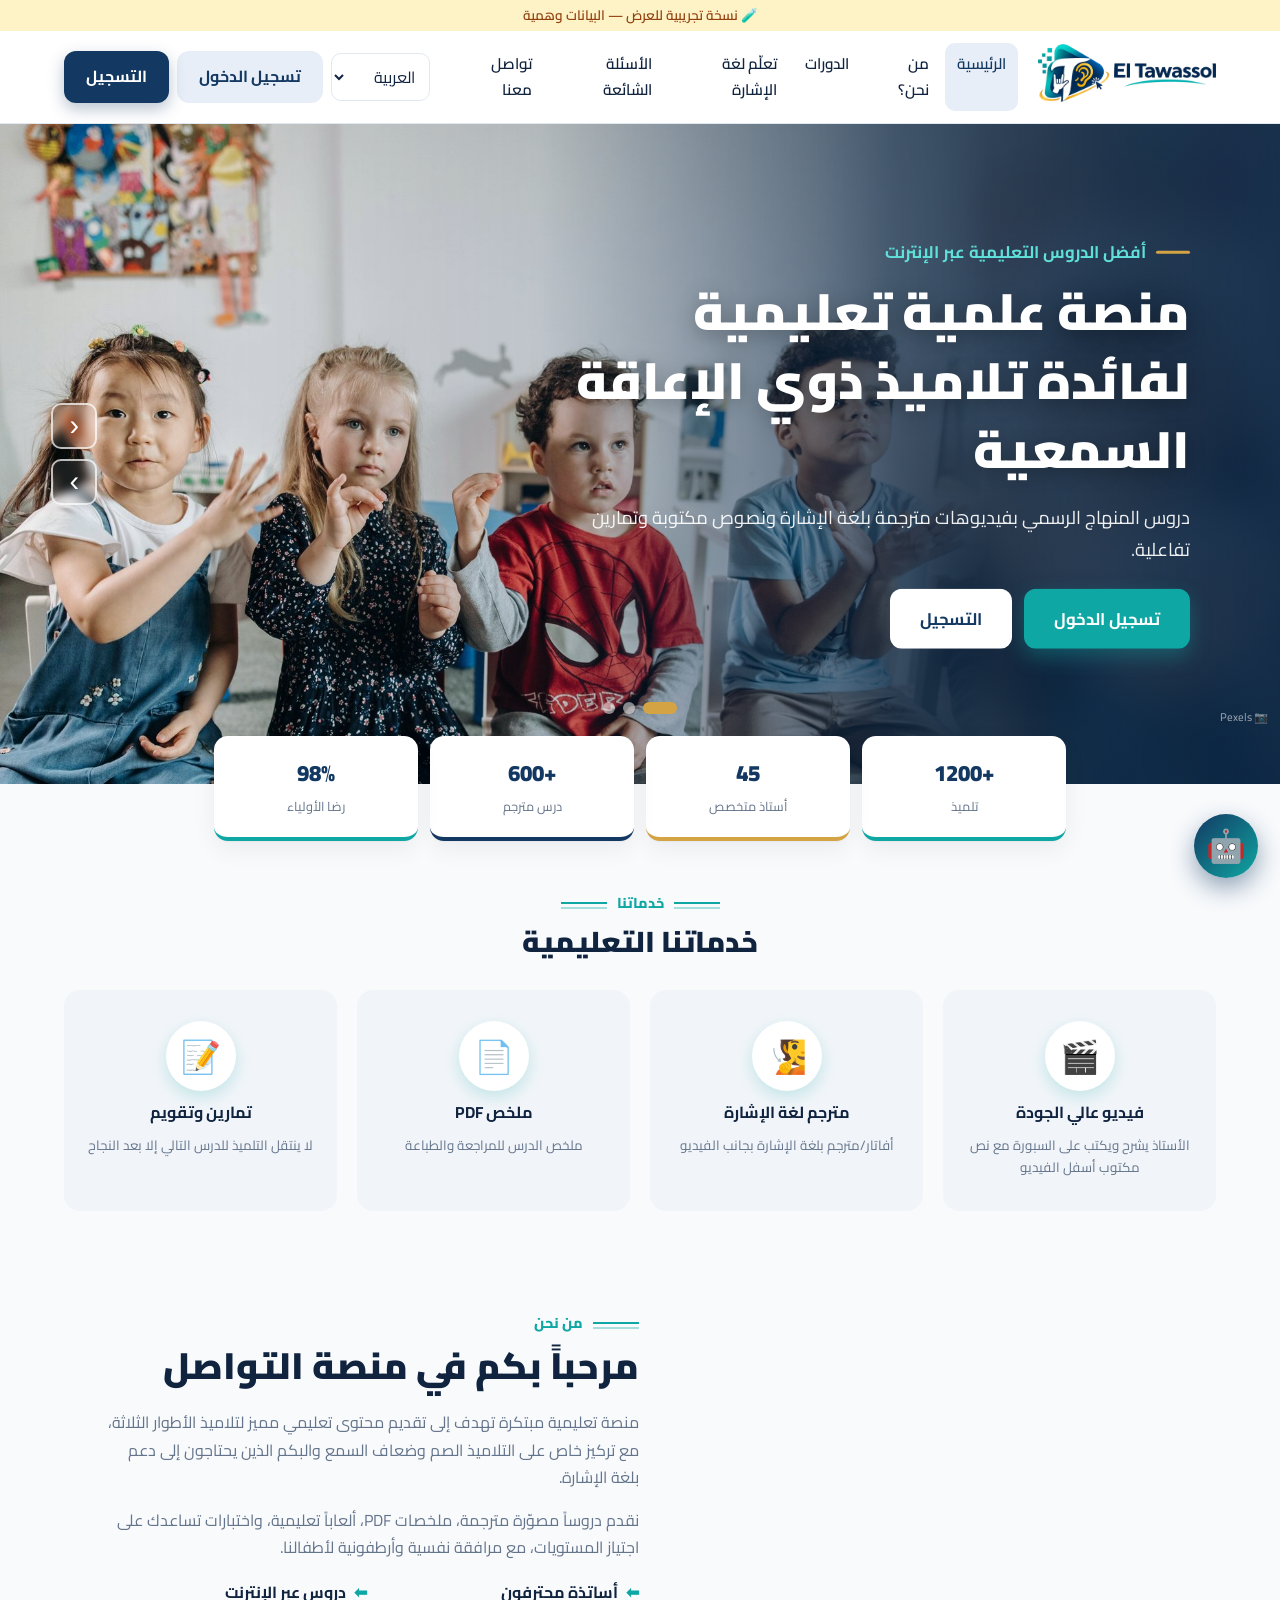
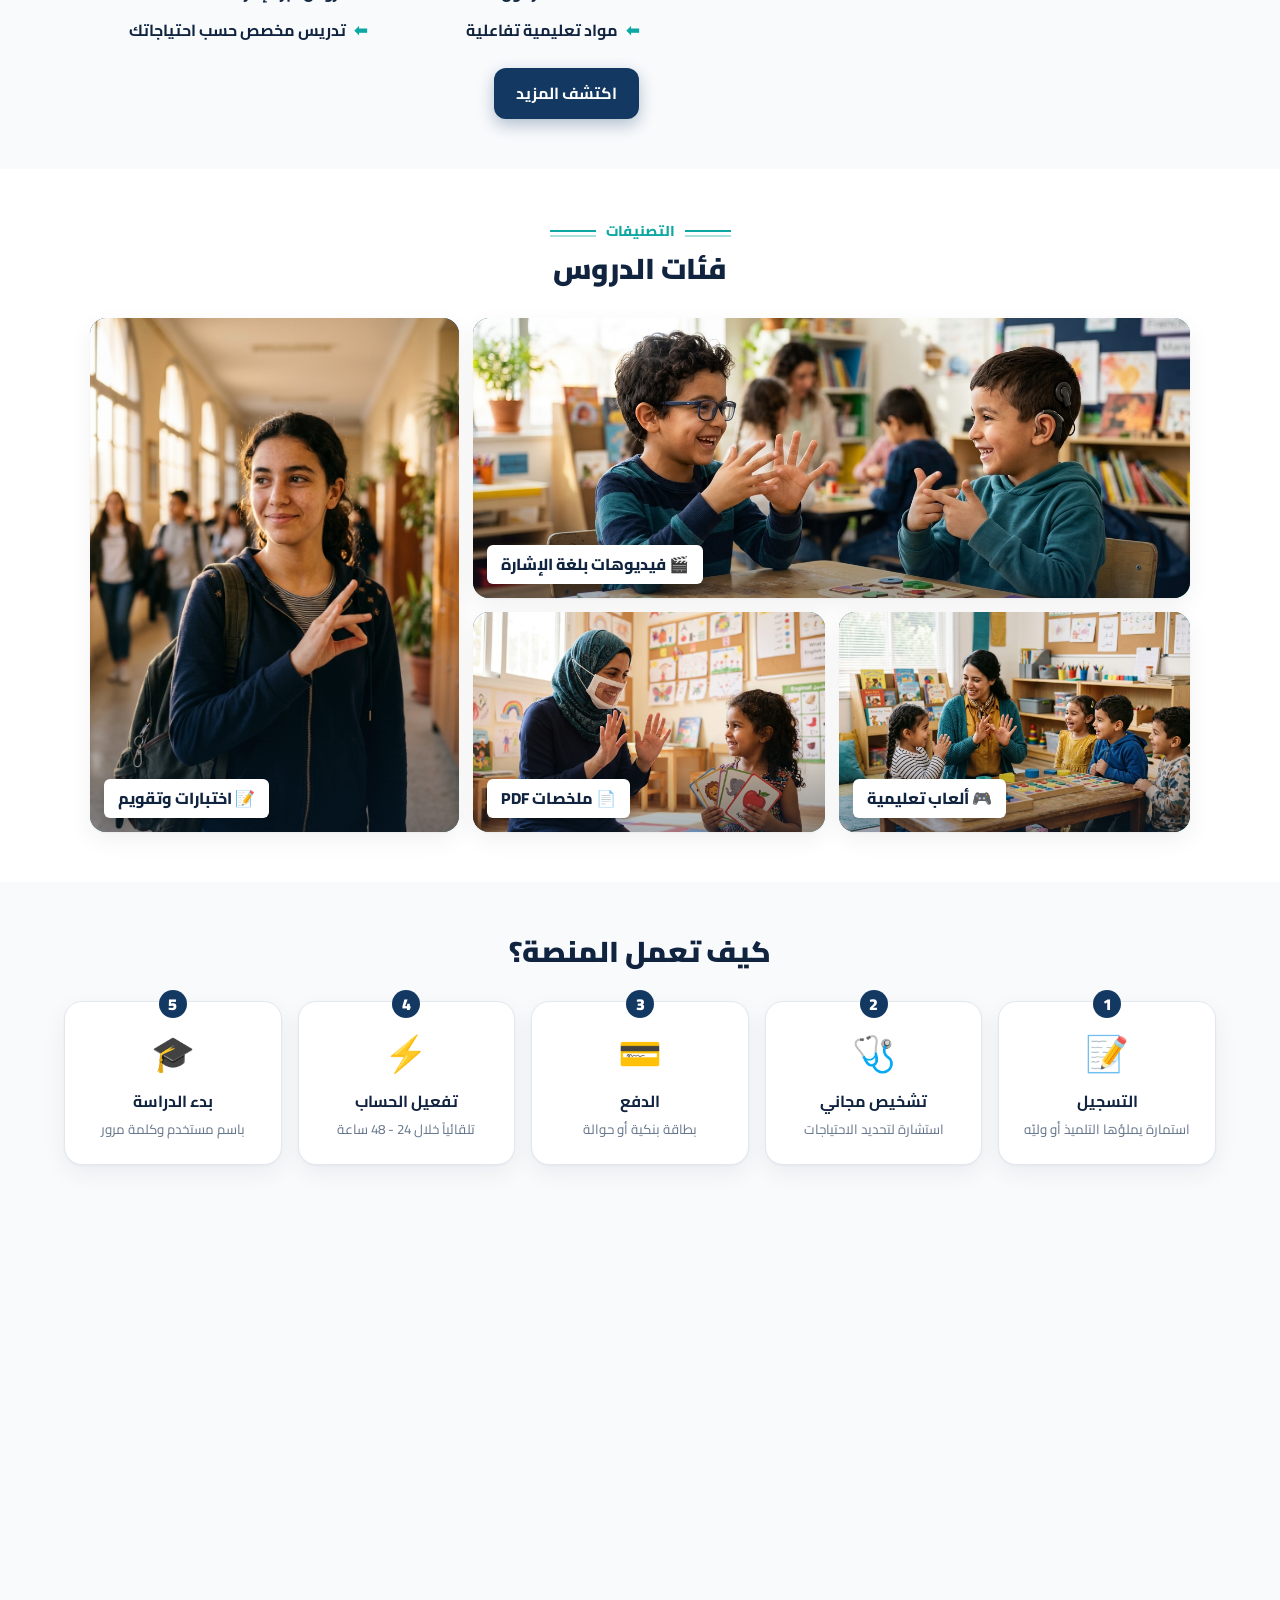
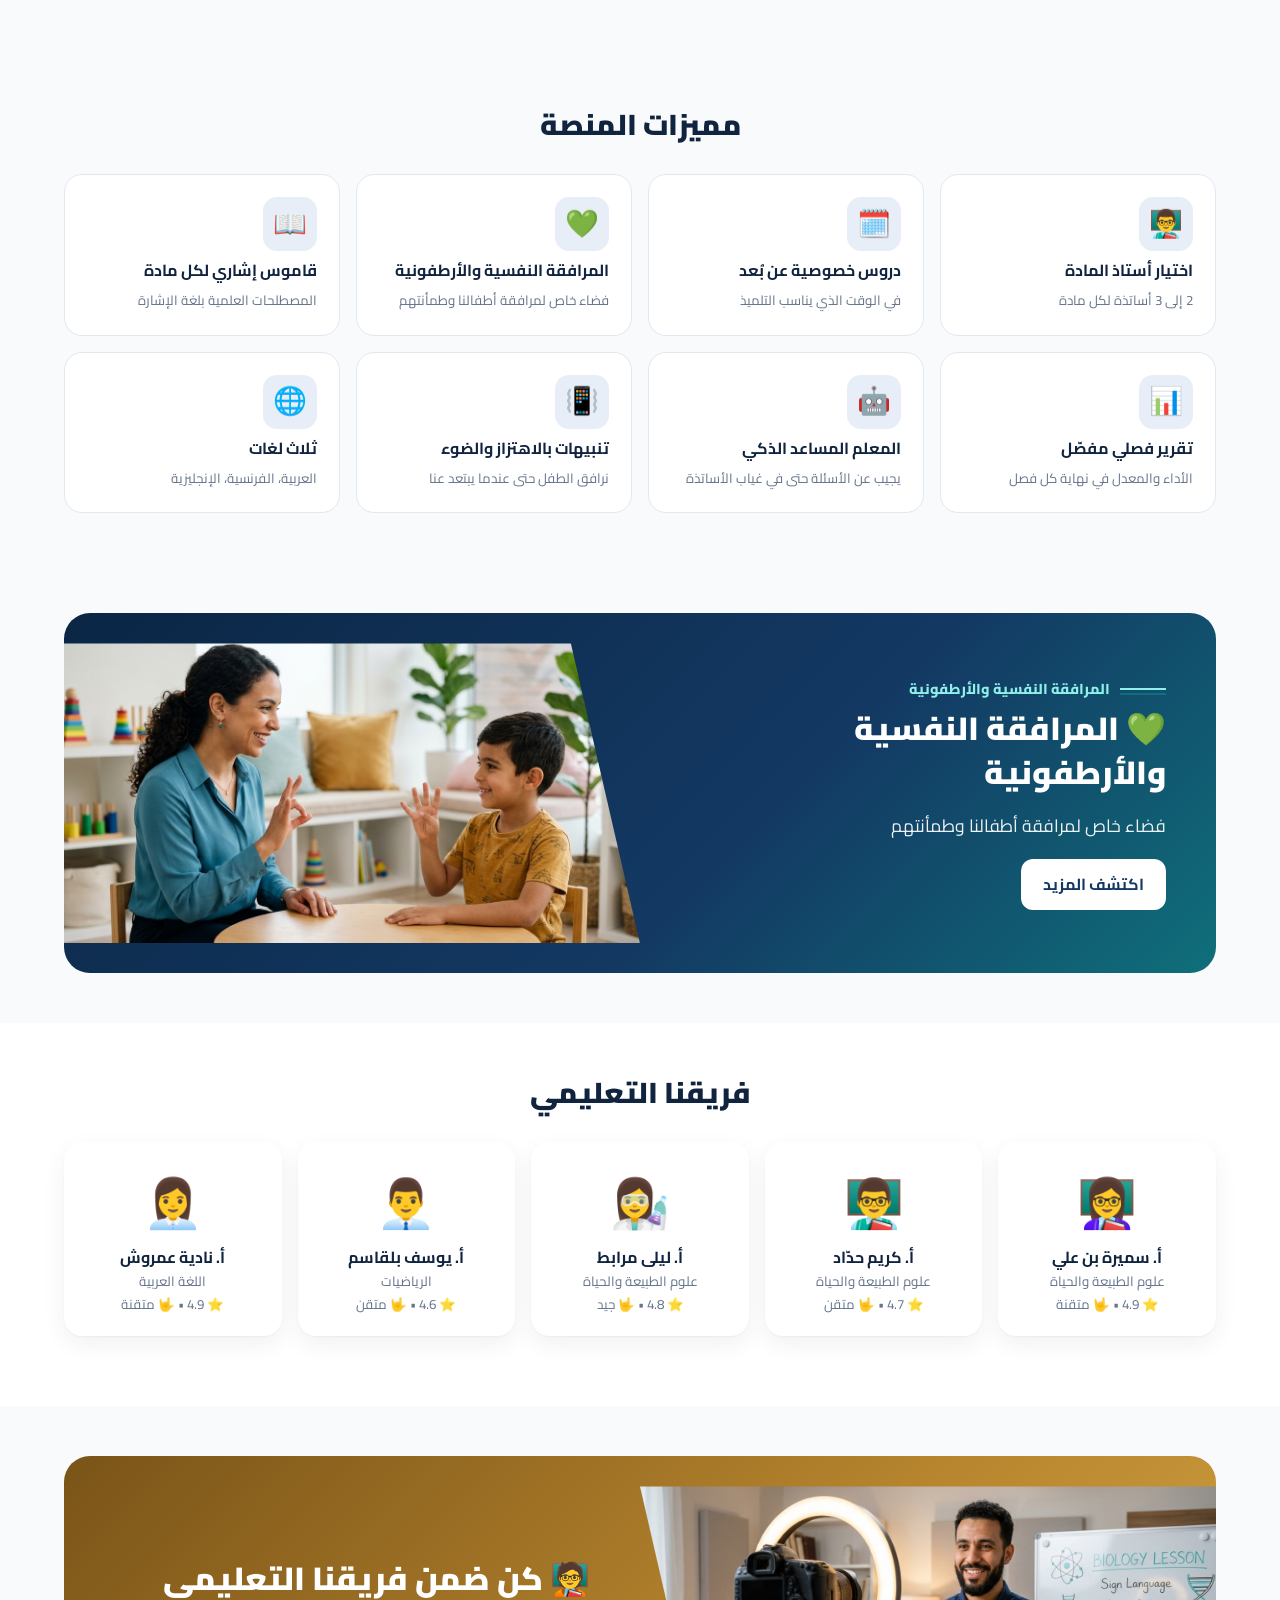
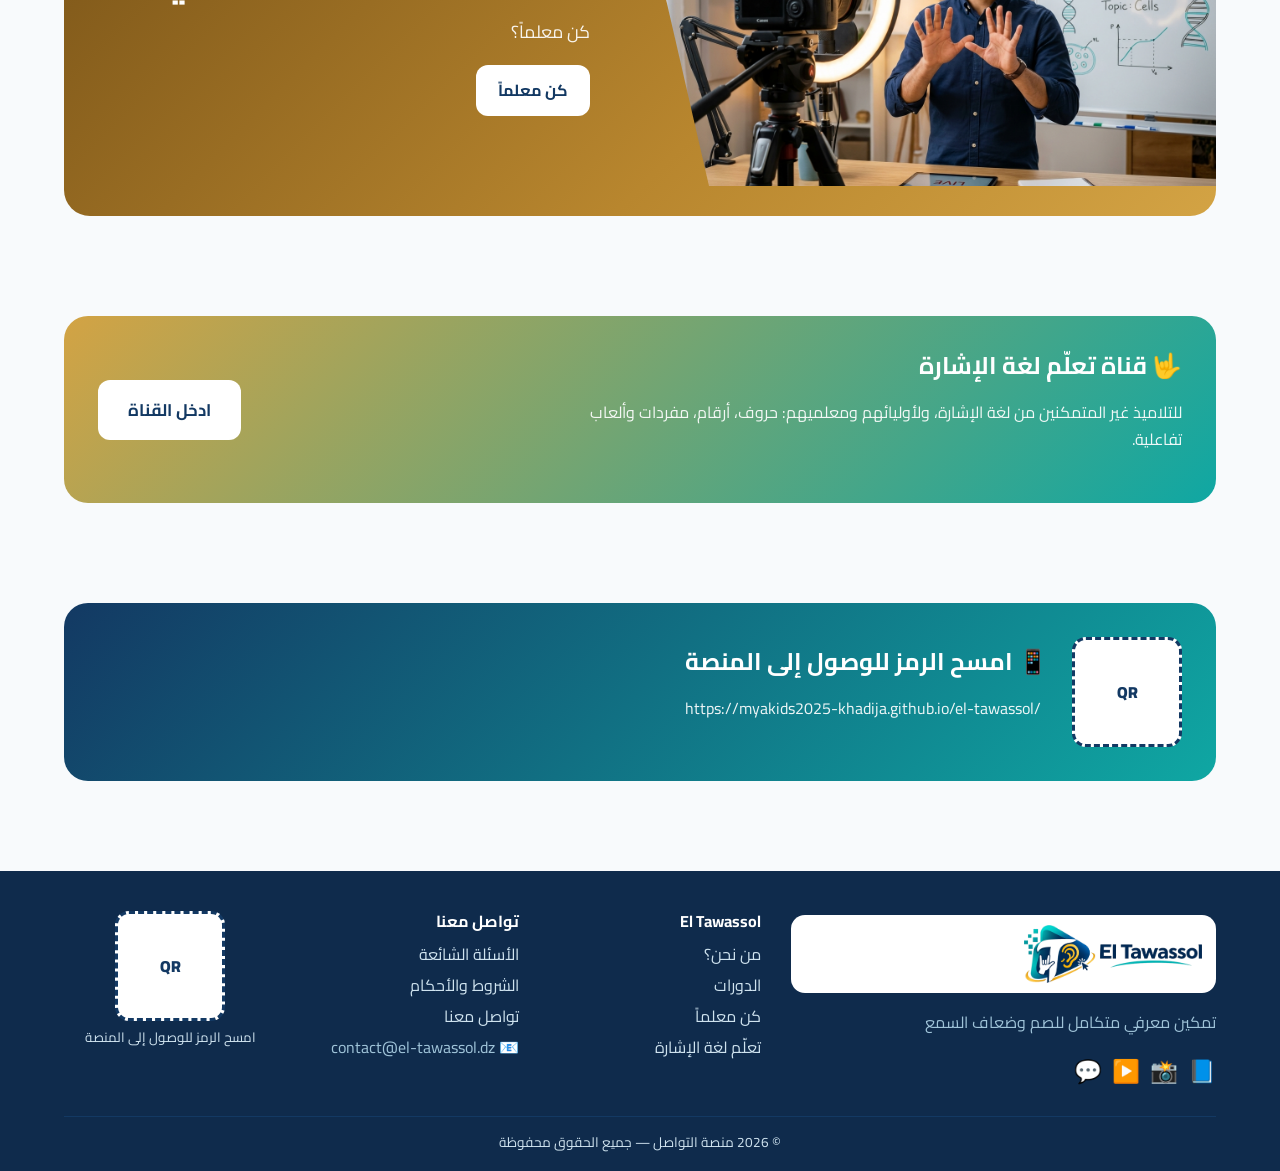
==== commit cbc077b8: "Remove the word Academy from the platform name" ====
--- a/index.html
+++ b/index.html
@@ -3,8 +3,8 @@
 <head>
   <meta charset="UTF-8" />
   <meta name="viewport" content="width=device-width, initial-scale=1.0" />
-  <meta name="description" content="El Tawassol - أكاديمية التواصل: منصة علمية تعليمية لفائدة تلاميذ ذوي الإعاقة السمعية" />
-  <title>El Tawassol | أكاديمية التواصل</title>
+  <meta name="description" content="El Tawassol - منصة التواصل: منصة علمية تعليمية لفائدة تلاميذ ذوي الإعاقة السمعية" />
+  <title>El Tawassol | منصة التواصل</title>
   <link rel="icon" type="image/png" href="assets/favicon.png" />
   <meta name="theme-color" content="#133963" />
   <link rel="preconnect" href="https://fonts.googleapis.com" />
--- a/css/platform.css
+++ b/css/platform.css
@@ -665,3 +665,12 @@
 .logo-elements { list-style: none; padding: 0; margin: 0 0 10px; display: grid; gap: 6px; }
 .logo-elements li { background: #fff; border-radius: 10px; padding: 8px 12px; border: 1px solid var(--border); }
 .mock-logo { width: 13%; }
+
+/* نموذج الدخول */
+.pass-wrap { position: relative; display: block; }
+.pass-wrap input { width: 100%; padding-inline-end: 44px; }
+.pass-eye { position: absolute; top: 50%; inset-inline-end: 6px; transform: translateY(-50%); border: 0; background: none; cursor: pointer; font-size: 1.1rem; }
+.auth-card label input { width: 100%; }
+.alert.bad { background: #fee2e2; color: #b91c1c; }
+.shake { animation: shake .4s; }
+@keyframes shake { 25% { transform: translateX(-8px); } 75% { transform: translateX(8px); } }
